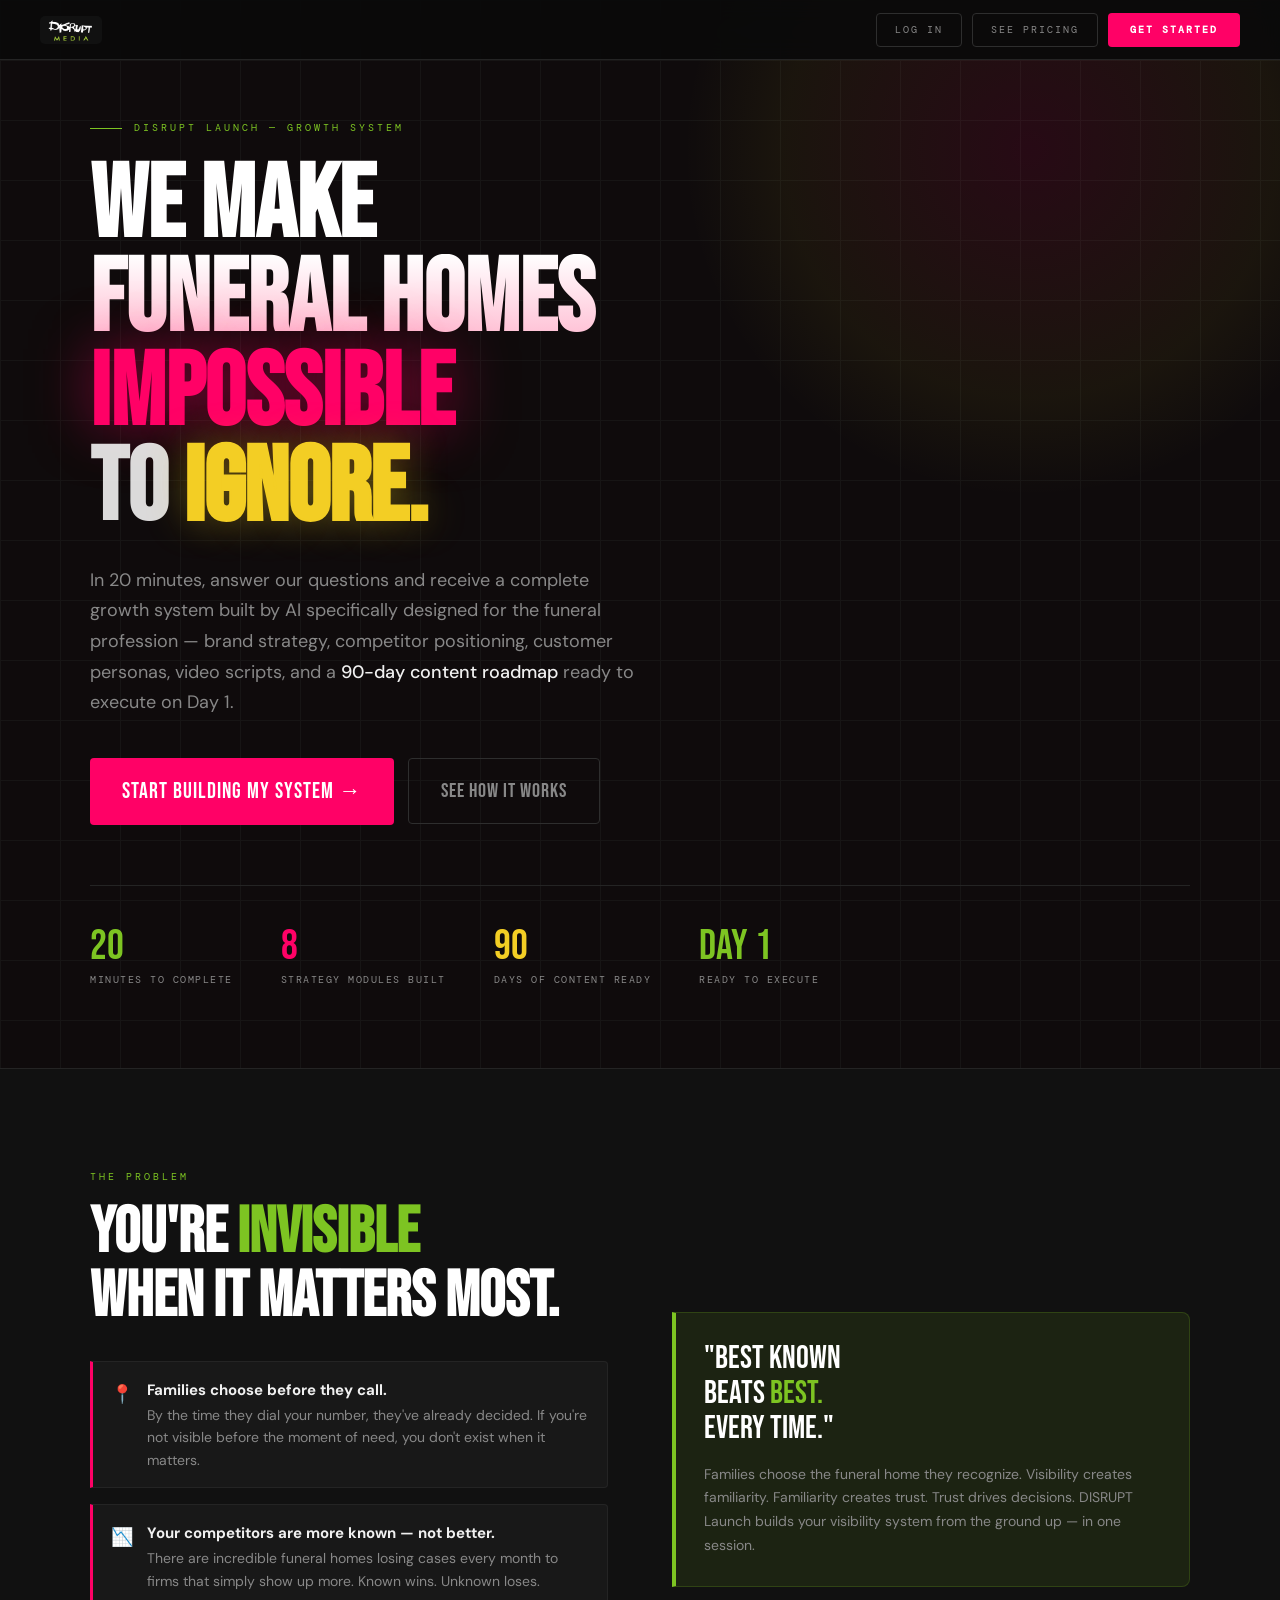
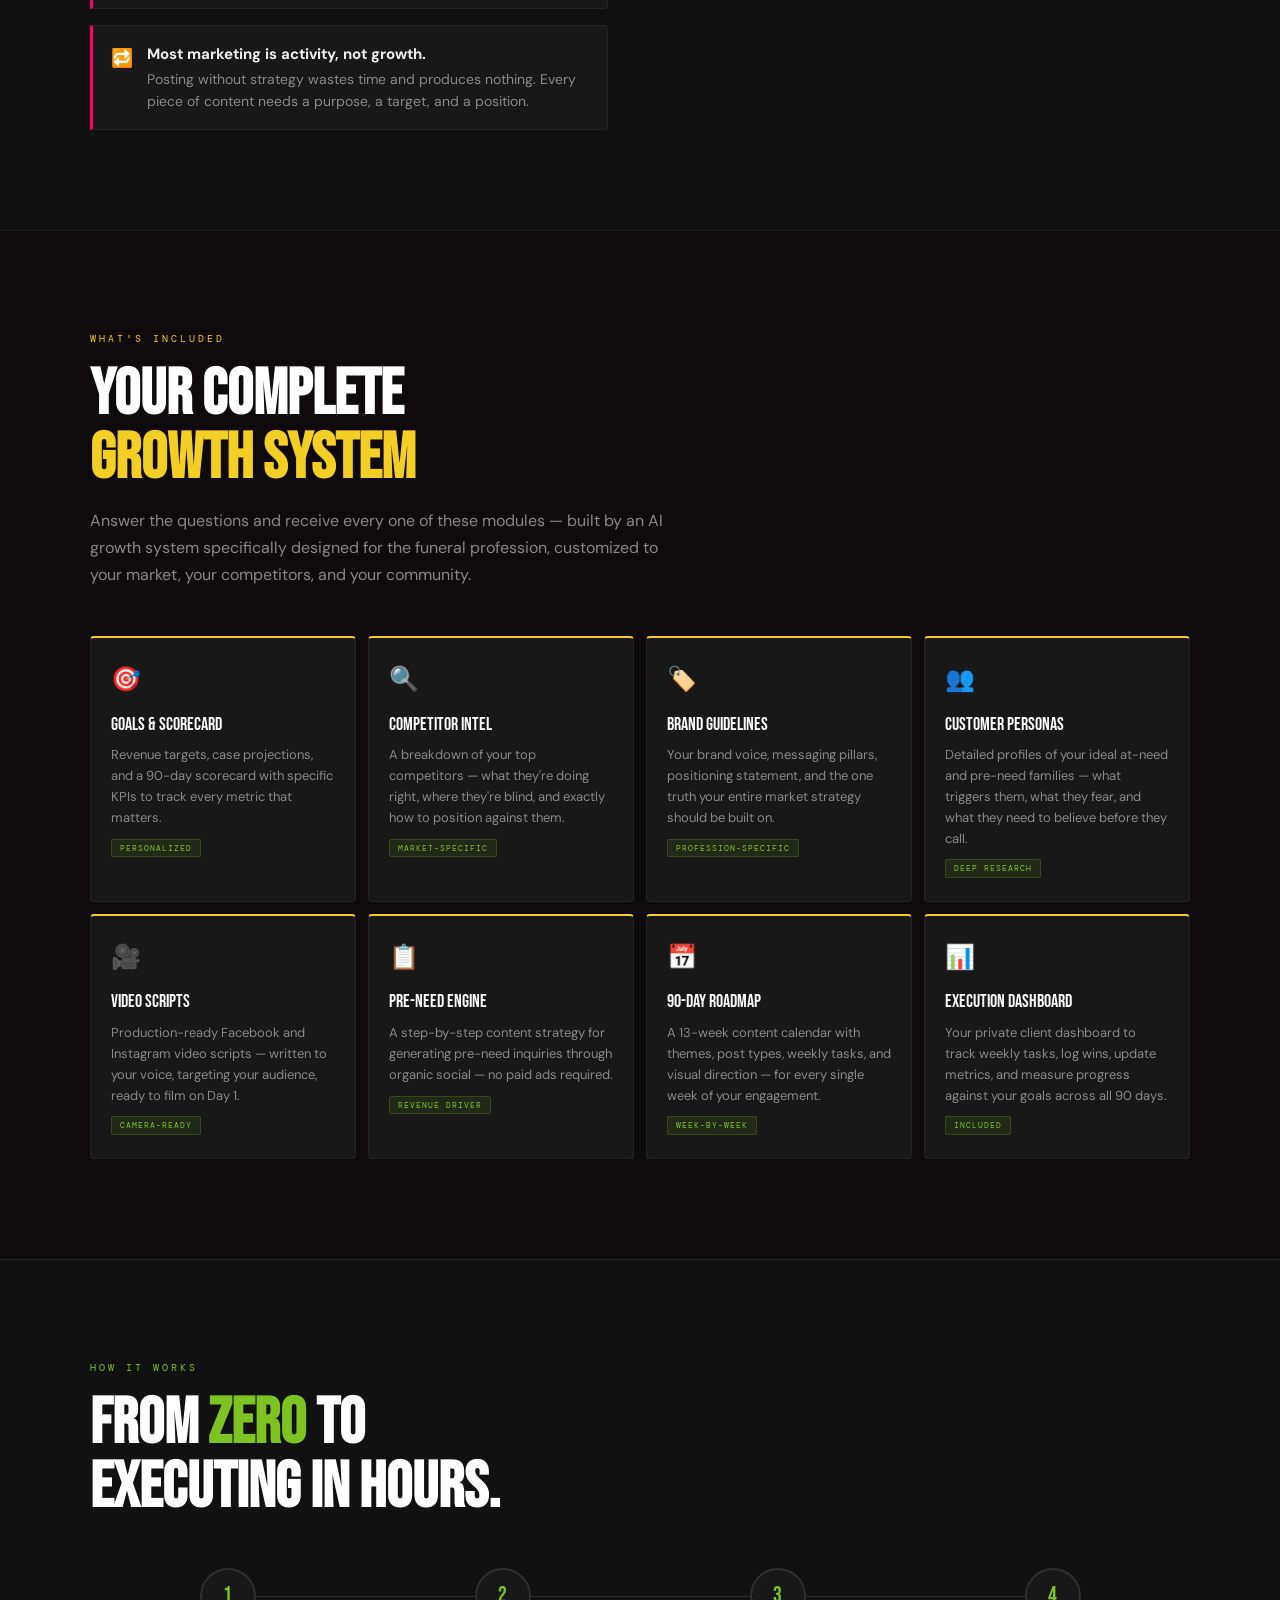
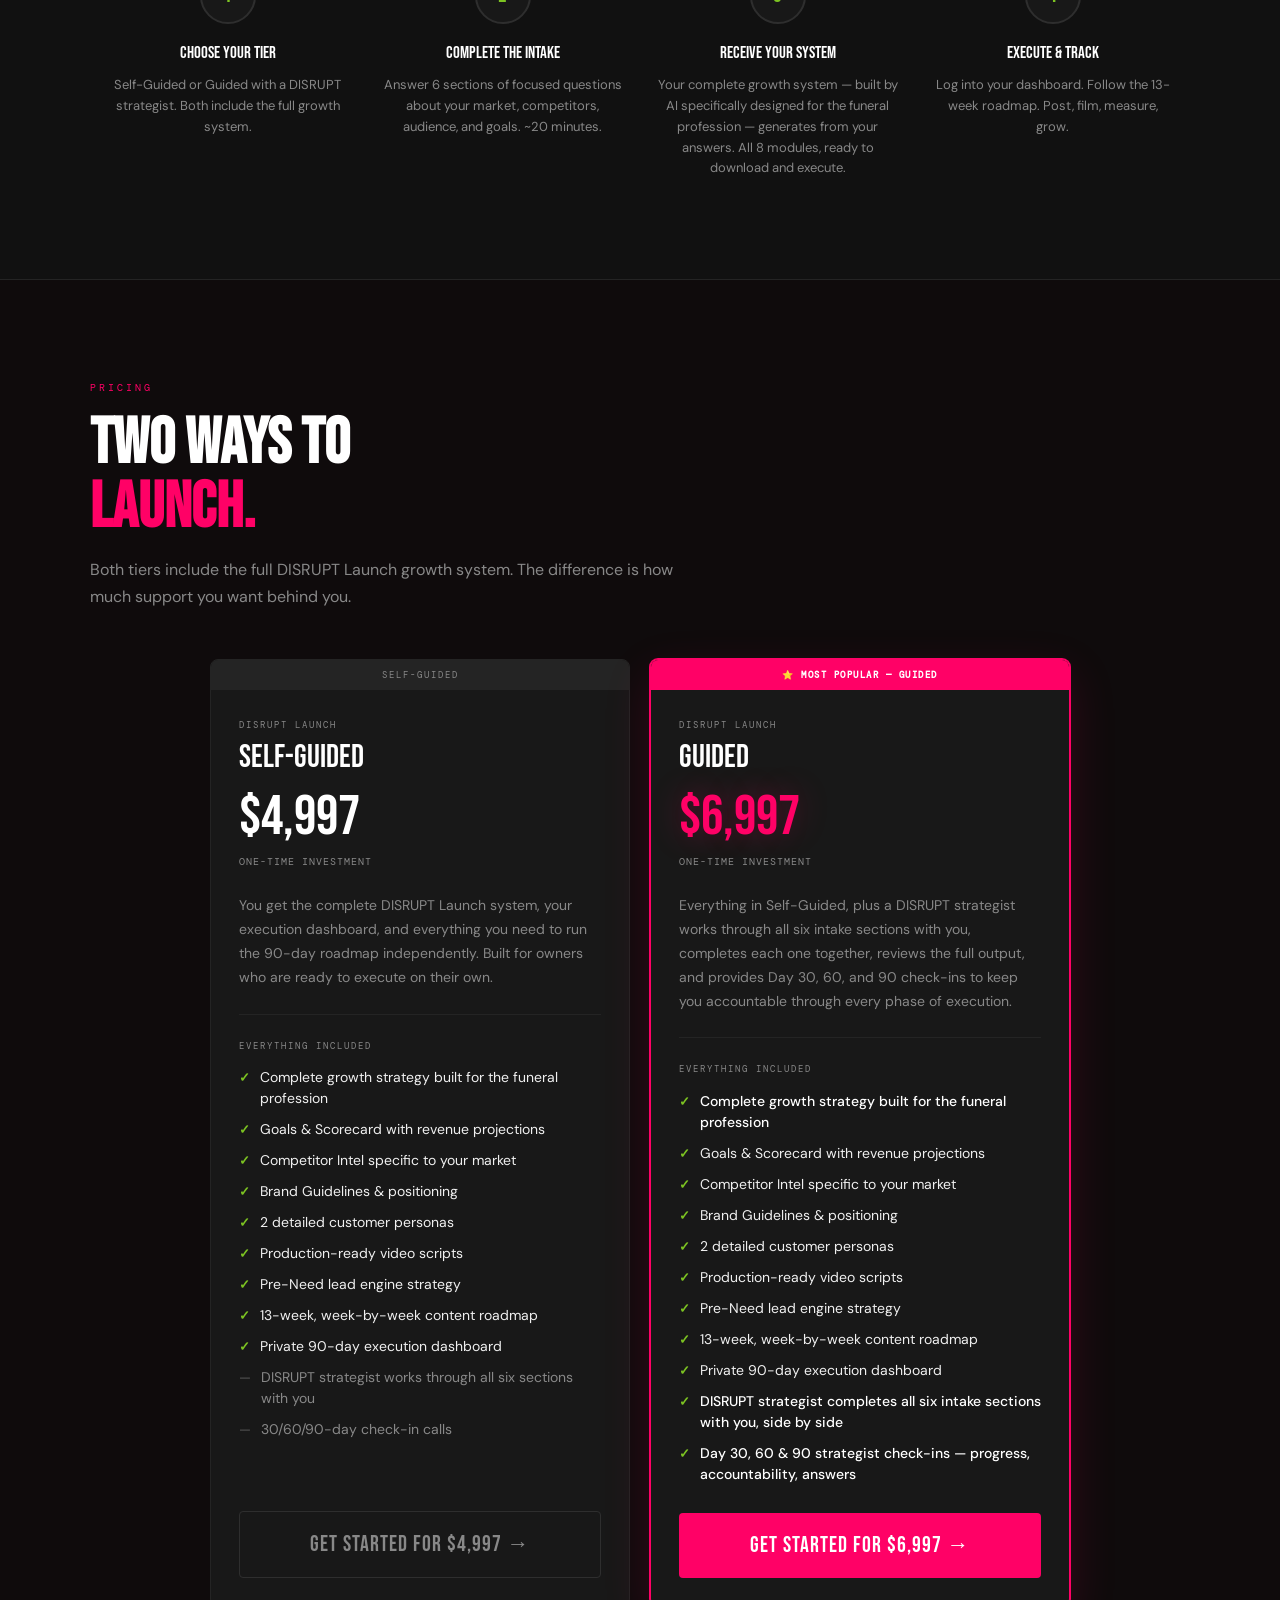
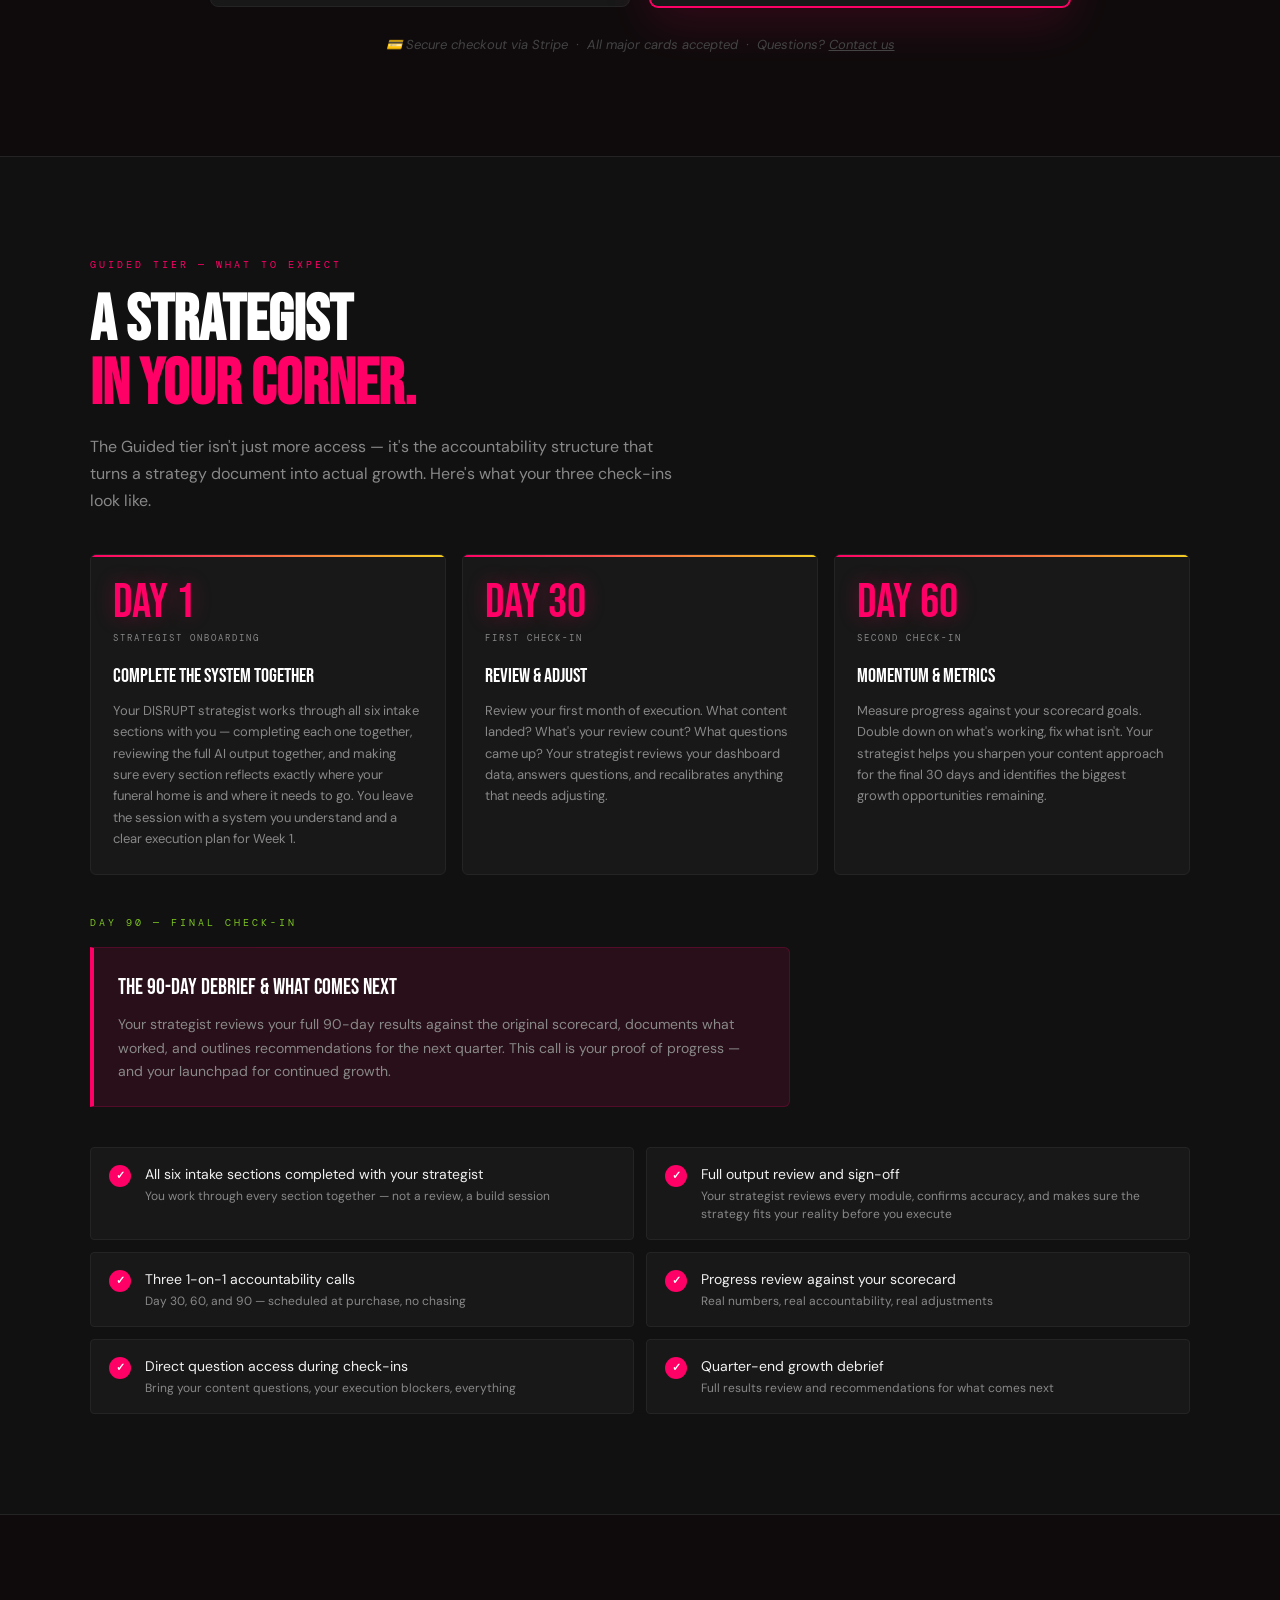
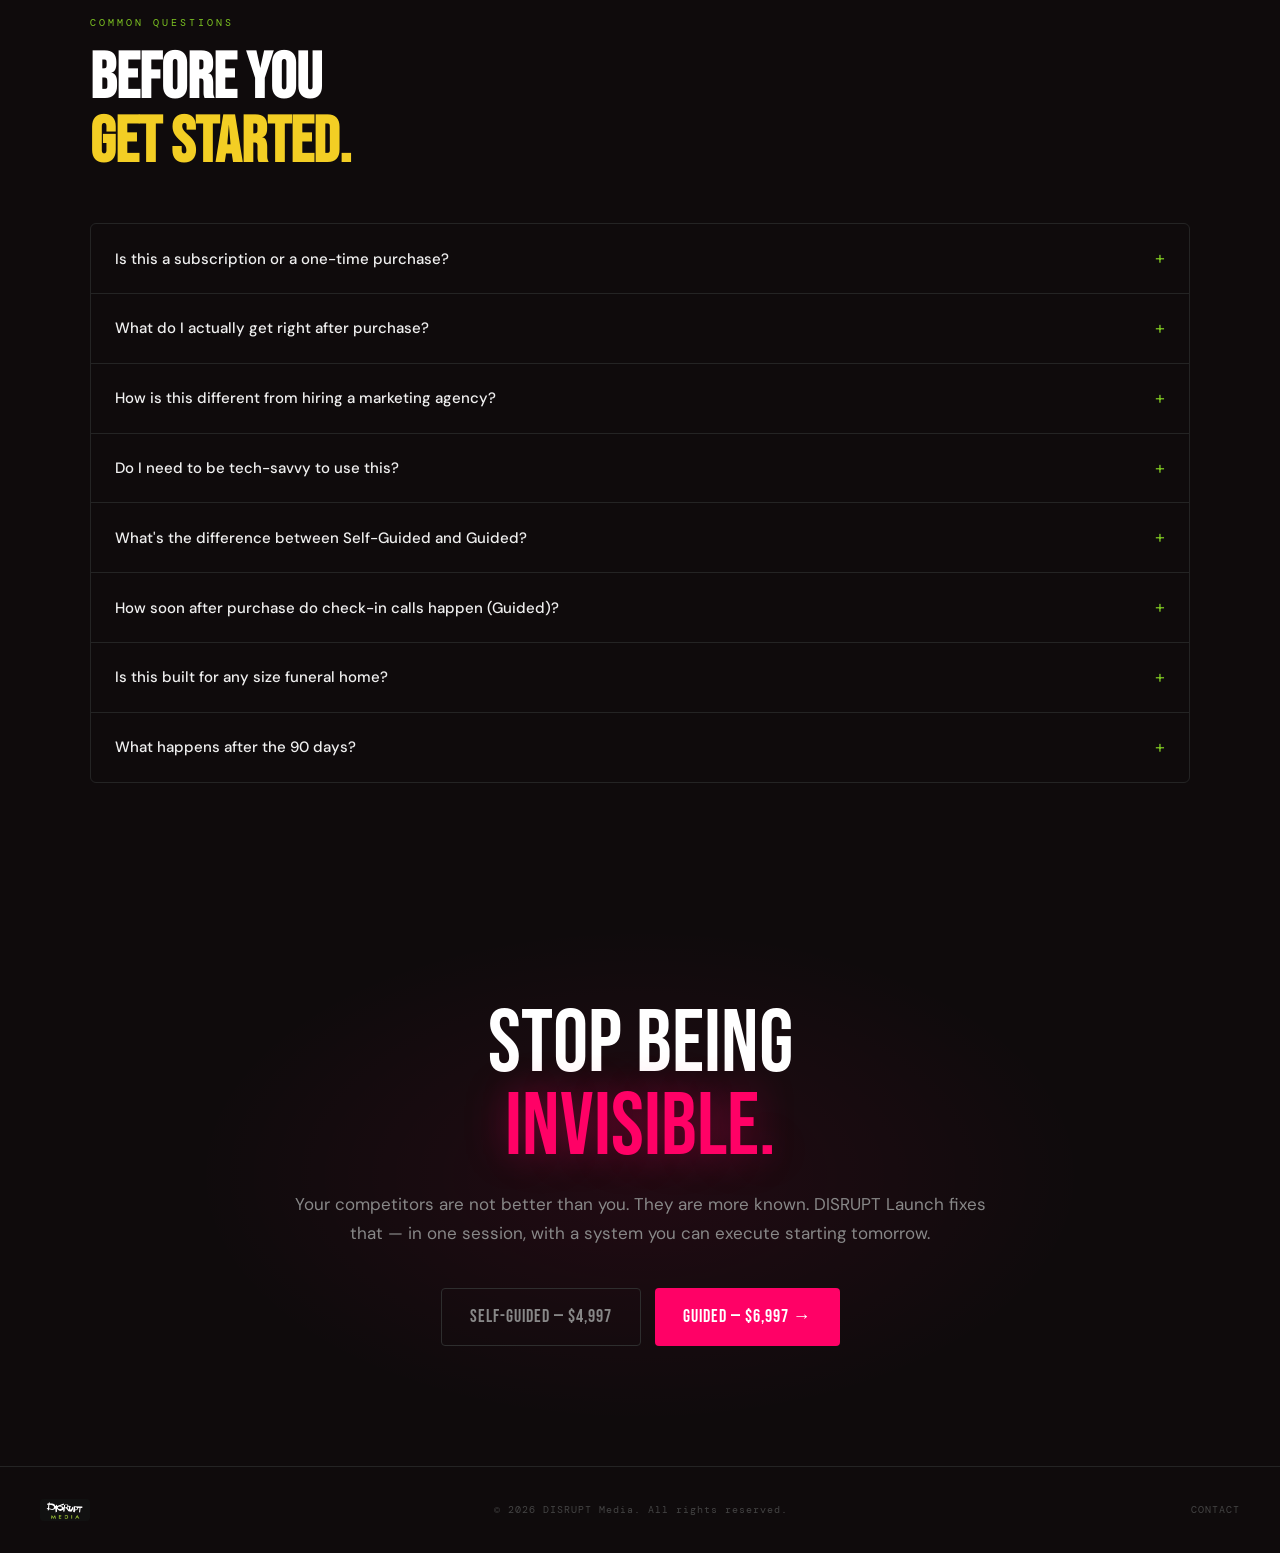
==== app/index.html @ f9331005 "Contact form modal; remove all mailto links (no email addresses in DOM) The landing page had two vis" ====
<!DOCTYPE html>
<html lang="en">
<head>
<meta charset="UTF-8">
<meta name="viewport" content="width=device-width, initial-scale=1.0">
<title>DISRUPT Launch — Growth System for the Funeral Profession</title>
<link rel="preconnect" href="https://fonts.googleapis.com">
<link rel="preconnect" href="https://fonts.gstatic.com" crossorigin>
<link href="https://fonts.googleapis.com/css2?family=Bebas+Neue&family=DM+Sans:opsz,wght@9..40,300;9..40,400;9..40,500;9..40,600;9..40,700&family=DM+Mono:wght@400;500&display=swap" rel="stylesheet">
<style>
:root {
  --black:   #0F0B0C;
  --dark:    #111111;
  --surface: #181818;
  --border:  #242424;
  --border2: #2E2E2E;
  --white:   #FFFFFF;
  --text:    #F0F0F0;
  --muted:   #888888;
  --faint:   #444444;
  --green:   #7DC422;
  --green-dk:#5A9016;
  --green-sub: rgba(125,196,34,0.10);
  --green-glow: rgba(125,196,34,0.20);
  --pink:      #FF0166;
  --pink-dk:   #CC0052;
  --pink-sub:  rgba(255,1,102,0.10);
  --pink-glow: rgba(255,1,102,0.20);
  --yellow:    #F3CE24;
  --yellow-dk: #C9A800;
  --yellow-sub:rgba(243,206,36,0.10);
  --font-d:  "Bebas Neue", "Arial Black", sans-serif;
  --font-b:  "DM Sans", "Helvetica Neue", sans-serif;
  --font-m:  "DM Mono", "Courier New", monospace;
}
*,*::before,*::after { box-sizing:border-box; margin:0; padding:0; }
html { scroll-behavior:smooth; }
body { background:var(--black); color:var(--text); font-family:var(--font-b); font-size:16px; line-height:1.6; -webkit-font-smoothing:antialiased; overflow-x:hidden; }
a { color:inherit; text-decoration:none; }
img { display:block; }
::-webkit-scrollbar { width:4px; } ::-webkit-scrollbar-track { background:var(--dark); } ::-webkit-scrollbar-thumb { background:var(--border2); border-radius:2px; }

/* ── TOPBAR ── */
.topbar { position:fixed; top:0; left:0; right:0; z-index:100; height:60px; display:flex; align-items:center; justify-content:space-between; padding:0 40px; background:rgba(10,10,10,0.92); backdrop-filter:blur(12px); border-bottom:1px solid var(--border); }
.topbar-logo { height:28px; width:auto; background:#111; padding:3px 8px; border-radius:5px; }
.topbar-cta { display:flex; gap:10px; align-items:center; }
.btn-ghost { padding:8px 18px; border:1px solid var(--border2); border-radius:4px; font-family:var(--font-m); font-size:10px; letter-spacing:2px; text-transform:uppercase; color:var(--muted); transition:all .2s; }
.btn-ghost:hover { border-color:var(--green); color:var(--green); }
.btn-primary { padding:9px 22px; background:var(--pink); border:none; border-radius:4px; font-family:var(--font-m); font-size:10px; letter-spacing:2px; text-transform:uppercase; color:#fff; font-weight:600; transition:background .2s; cursor:pointer; }
.btn-primary:hover { background:var(--pink-dk); color:#fff; }

/* ── HERO ── */
.hero { min-height:100vh; display:flex; flex-direction:column; justify-content:center; padding:120px 40px 80px; position:relative; overflow:hidden; }
.hero-grid { position:absolute; inset:0; background-image: linear-gradient(var(--border) 1px, transparent 1px), linear-gradient(90deg, var(--border) 1px, transparent 1px); background-size:60px 60px; opacity:0.4; }
.hero-glow { position:absolute; top:-200px; right:-100px; width:700px; height:700px; background:radial-gradient(circle, rgba(255,1,102,0.10) 0%, rgba(243,206,36,0.05) 50%, transparent 70%); pointer-events:none; }
.hero-inner { max-width:1100px; margin:0 auto; width:100%; position:relative; z-index:1; }
.hero-eyebrow { font-family:var(--font-m); font-size:10px; color:var(--green); letter-spacing:3px; text-transform:uppercase; margin-bottom:24px; display:flex; align-items:center; gap:12px; }
.hero-eyebrow::before { content:""; width:32px; height:1px; background:var(--green); }
.hero-headline { font-family:var(--font-d); font-size:clamp(56px, 8vw, 108px); line-height:.92; margin-bottom:28px; display:flex; flex-direction:column; }
.hero-hl-white  { color:#FFFFFF; }
.hero-hl-fade   { background:linear-gradient(180deg,#FFFFFF 0%,#FFB8D0 100%); -webkit-background-clip:text; -webkit-text-fill-color:transparent; background-clip:text; }
.hero-hl-pink   { color:var(--pink); text-shadow:0 0 60px rgba(255,1,102,0.5); }
.hero-hl-bottom { display:flex; align-items:baseline; gap:16px; }
.hero-hl-white2 { color:rgba(255,255,255,0.85); }
.hero-hl-yellow { color:var(--yellow); -webkit-text-stroke:2px var(--yellow); text-shadow:0 0 40px rgba(243,206,36,0.4); }
.hero-sub { font-size:18px; color:var(--muted); line-height:1.7; max-width:560px; margin-bottom:40px; }
.hero-sub strong { color:var(--text); font-weight:500; }
.hero-actions { display:flex; gap:14px; flex-wrap:wrap; align-items:center; }
.hero-btn { display:inline-flex; align-items:center; gap:10px; padding:16px 32px; border-radius:4px; font-family:var(--font-d); font-size:22px; letter-spacing:1px; transition:all .2s; cursor:pointer; border:none; }
.hero-btn-primary { background:var(--pink); color:#fff; }
.hero-btn-primary:hover { background:var(--pink-dk); color:#fff; transform:translateY(-1px); box-shadow:0 8px 32px rgba(255,1,102,0.35); }
.hero-btn-ghost { background:transparent; color:var(--muted); border:1px solid var(--border2); font-size:20px; }
.hero-btn-ghost:hover { border-color:var(--muted); color:var(--text); }
.hero-proof { margin-top:60px; padding-top:40px; border-top:1px solid var(--border); display:flex; gap:48px; flex-wrap:wrap; }
.hero-stat { }
.hero-stat-num { font-family:var(--font-d); font-size:42px; color:var(--green); line-height:1; margin-bottom:4px; }
.hero-stat:nth-child(2) .hero-stat-num { color:var(--pink); }
.hero-stat:nth-child(3) .hero-stat-num { color:var(--yellow); }
.hero-stat:nth-child(4) .hero-stat-num { color:var(--green); }
.hero-stat-label { font-family:var(--font-m); font-size:10px; color:var(--muted); letter-spacing:1.5px; text-transform:uppercase; }

/* ── SECTION COMMON ── */
section { padding:100px 40px; }
.section-inner { max-width:1100px; margin:0 auto; }
.section-eyebrow { font-family:var(--font-m); font-size:10px; color:var(--green); letter-spacing:3px; text-transform:uppercase; margin-bottom:16px; }
.section-title { font-family:var(--font-d); font-size:clamp(42px, 5vw, 64px); color:var(--white); line-height:1; margin-bottom:16px; }
.section-title span { color:var(--green); }
.section-sub { font-size:16px; color:var(--muted); line-height:1.7; max-width:600px; }

/* ── PROBLEM ── */
.problem { background:var(--dark); border-top:1px solid var(--border); border-bottom:1px solid var(--border); }
.problem-grid { display:grid; grid-template-columns:1fr 1fr; gap:64px; align-items:center; }
.problem-left { }
.problem-truth { margin-top:32px; display:flex; flex-direction:column; gap:16px; }
.truth-item { display:flex; gap:14px; align-items:flex-start; padding:16px 18px; background:var(--surface); border:1px solid var(--border); border-left:3px solid var(--pink); border-radius:0 4px 4px 0; }
.truth-icon { font-size:18px; margin-top:2px; flex-shrink:0; }
.truth-text { font-size:14px; color:var(--muted); line-height:1.6; }
.truth-text strong { color:var(--text); display:block; margin-bottom:2px; font-size:15px; }
.problem-right { }
.problem-callout { background:var(--green-sub); border:1px solid rgba(125,196,34,0.2); border-left:4px solid var(--green); border-radius:0 8px 8px 0; padding:28px 28px; }
.callout-quote { font-family:var(--font-d); font-size:32px; color:var(--white); line-height:1.1; margin-bottom:16px; }
.callout-quote span { color:var(--green); }
.callout-body { font-size:14px; color:var(--muted); line-height:1.7; }

/* ── WHAT YOU GET ── */
.deliverables-grid { display:grid; grid-template-columns:repeat(4, 1fr); gap:12px; margin-top:48px; }
.deliverable-card { background:var(--surface); border:1px solid var(--border); border-top:2px solid var(--yellow); border-radius:4px; padding:22px 20px; transition:all .2s; }
.deliverable-card:hover { border-color:var(--yellow); box-shadow:0 4px 20px rgba(243,206,36,0.1); }
.deliverable-icon { font-size:24px; margin-bottom:12px; }
.deliverable-title { font-family:var(--font-d); font-size:18px; color:var(--white); margin-bottom:6px; }
.deliverable-body { font-size:13px; color:var(--muted); line-height:1.6; }
.deliverable-tag { display:inline-block; margin-top:10px; font-family:var(--font-m); font-size:8px; color:var(--green); background:var(--green-sub); border:1px solid rgba(125,196,34,0.2); padding:2px 8px; border-radius:2px; letter-spacing:1px; text-transform:uppercase; }

/* ── HOW IT WORKS ── */
.how { background:var(--dark); border-top:1px solid var(--border); border-bottom:1px solid var(--border); }
.steps { display:grid; grid-template-columns:repeat(4, 1fr); gap:0; margin-top:48px; position:relative; }
.steps::before { content:""; position:absolute; top:28px; left:12.5%; right:12.5%; height:1px; background:var(--border2); z-index:0; }
.step { position:relative; z-index:1; text-align:center; padding:0 16px; }
.step-dot { width:56px; height:56px; border-radius:50%; background:var(--surface); border:2px solid var(--border2); display:flex; align-items:center; justify-content:center; margin:0 auto 16px; font-family:var(--font-d); font-size:22px; color:var(--green); transition:all .3s; }
.step:hover .step-dot { background:var(--yellow); color:#000; border-color:var(--yellow); box-shadow:0 0 24px rgba(243,206,36,0.4); }
.step-title { font-family:var(--font-d); font-size:17px; color:var(--white); margin-bottom:8px; }
.step-body { font-size:13px; color:var(--muted); line-height:1.6; }

/* ── PRICING ── */
.pricing-grid { display:grid; grid-template-columns:1fr 1fr; gap:20px; margin-top:48px; max-width:860px; margin-left:auto; margin-right:auto; }
.price-card { background:var(--surface); border:1px solid var(--border); border-radius:8px; overflow:hidden; display:flex; flex-direction:column; }
.price-card.featured { border-color:var(--pink); box-shadow:0 0 0 1px var(--pink), 0 16px 48px rgba(255,1,102,0.15); }
.price-card-badge { font-family:var(--font-m); font-size:9px; letter-spacing:2px; text-transform:uppercase; padding:8px 20px; text-align:center; }
.price-card.featured .price-card-badge { background:var(--pink); color:#fff; font-weight:600; letter-spacing:1.5px; }
.price-card:not(.featured) .price-card-badge { background:var(--border); color:var(--muted); }
.price-card-body { padding:28px 28px; flex:1; display:flex; flex-direction:column; }
.price-tier { font-family:var(--font-m); font-size:9px; color:var(--muted); letter-spacing:2px; text-transform:uppercase; margin-bottom:10px; }
.price-name { font-family:var(--font-d); font-size:32px; color:var(--white); margin-bottom:16px; line-height:1; }
.price-amount { display:flex; align-items:baseline; gap:4px; margin-bottom:8px; }
.price-dollar { font-family:var(--font-d); font-size:56px; color:var(--white); line-height:1; }
.price-card.featured .price-dollar { color:var(--pink); text-shadow:0 0 32px rgba(255,1,102,0.3); }
.price-once { font-family:var(--font-m); font-size:10px; color:var(--muted); letter-spacing:1px; text-transform:uppercase; margin-bottom:24px; }
.price-desc { font-size:14px; color:var(--muted); line-height:1.7; margin-bottom:24px; padding-bottom:24px; border-bottom:1px solid var(--border); }
.price-includes { font-family:var(--font-m); font-size:9px; color:var(--muted); letter-spacing:2px; text-transform:uppercase; margin-bottom:14px; }
.price-features { list-style:none; display:flex; flex-direction:column; gap:10px; margin-bottom:28px; flex:1; }
.price-features li { display:flex; align-items:flex-start; gap:10px; font-size:14px; color:var(--text); line-height:1.5; }
.price-features li::before { content:"✓"; color:var(--green); font-weight:700; font-size:13px; flex-shrink:0; margin-top:1px; }
.price-features li.dim { color:var(--muted); }
.price-features li.dim::before { color:var(--faint); content:"—"; }
.price-features li.highlight { color:var(--white); font-weight:500; }
.price-cta { display:block; width:100%; padding:15px; text-align:center; border-radius:4px; font-family:var(--font-d); font-size:22px; letter-spacing:1px; transition:all .2s; cursor:pointer; border:none; }
.price-cta.primary { background:var(--pink); color:#fff; }
.price-cta.primary:hover { background:var(--pink-dk); color:#fff; transform:translateY(-1px); box-shadow:0 8px 24px rgba(255,1,102,0.35); }
.price-cta.secondary { background:transparent; color:var(--muted); border:1px solid var(--border2); }
.price-cta.secondary:hover { border-color:var(--muted); color:var(--text); }
.price-guarantee { text-align:center; margin-top:28px; font-size:13px; color:var(--faint); font-style:italic; }

/* ── GUIDED DETAIL ── */
.guided-detail { background:var(--dark); border-top:1px solid var(--border); border-bottom:1px solid var(--border); }
.checkins { display:grid; grid-template-columns:repeat(3,1fr); gap:16px; margin-top:40px; }
.checkin-card { background:var(--surface); border:1px solid var(--border); border-radius:6px; padding:24px 22px; position:relative; overflow:hidden; }
.checkin-card::before { content:""; position:absolute; top:0; left:0; right:0; height:2px; background:linear-gradient(90deg, var(--pink), var(--yellow)); }
.checkin-day { font-family:var(--font-d); font-size:48px; color:var(--pink); line-height:1; margin-bottom:4px; text-shadow:0 0 20px rgba(255,1,102,0.3); }
.checkin-label { font-family:var(--font-m); font-size:9px; color:var(--muted); letter-spacing:2px; text-transform:uppercase; margin-bottom:14px; }
.checkin-title { font-family:var(--font-d); font-size:20px; color:var(--white); margin-bottom:8px; }
.checkin-body { font-size:13px; color:var(--muted); line-height:1.65; }
.guided-includes { margin-top:40px; display:grid; grid-template-columns:1fr 1fr; gap:12px; }
.gi-item { display:flex; gap:14px; align-items:flex-start; padding:16px 18px; background:var(--surface); border:1px solid var(--border); border-radius:4px; }
.gi-check { width:22px; height:22px; min-width:22px; background:var(--pink); border-radius:50%; display:flex; align-items:center; justify-content:center; font-size:11px; color:#fff; font-weight:700; margin-top:1px; }
.gi-text { font-size:14px; color:var(--text); line-height:1.5; }
.gi-text span { display:block; font-size:12px; color:var(--muted); margin-top:2px; }

/* ── FAQ ── */
.faq-list { margin-top:48px; display:flex; flex-direction:column; gap:0; border:1px solid var(--border); border-radius:6px; overflow:hidden; }
.faq-item { border-bottom:1px solid var(--border); }
.faq-item:last-child { border-bottom:none; }
.faq-q { display:flex; align-items:center; justify-content:space-between; padding:20px 24px; cursor:pointer; transition:background .15s; user-select:none; }
.faq-q:hover { background:var(--surface); }
.faq-q-text { font-size:15px; color:var(--text); font-weight:500; flex:1; padding-right:16px; }
.faq-toggle { font-size:18px; color:var(--green); transition:transform .25s; flex-shrink:0; }
.faq-item.open .faq-toggle { transform:rotate(45deg); }
.faq-a { max-height:0; overflow:hidden; transition:max-height .35s cubic-bezier(0.4,0,0.2,1); }
.faq-item.open .faq-a { max-height:2000px; }
.faq-a-inner { padding:0 24px 20px; font-size:14px; color:var(--muted); line-height:1.8; border-top:1px solid var(--border); padding-top:16px; }

/* ── CLOSING CTA ── */
.closing { text-align:center; padding:120px 40px; position:relative; overflow:hidden; }
.closing-glow { position:absolute; top:50%; left:50%; transform:translate(-50%,-50%); width:900px; height:500px; background:radial-gradient(ellipse, rgba(255,1,102,0.08) 0%, transparent 70%); pointer-events:none; }
.closing-inner { position:relative; z-index:1; max-width:700px; margin:0 auto; }
.closing-title { font-family:var(--font-d); font-size:clamp(52px, 7vw, 88px); color:var(--white); line-height:.95; margin-bottom:20px; }
.closing-title span { color:var(--green); }
.closing-sub { font-size:17px; color:var(--muted); line-height:1.7; margin-bottom:40px; }
.closing-btns { display:flex; gap:14px; justify-content:center; flex-wrap:wrap; }

/* ── FOOTER ── */
footer { border-top:1px solid var(--border); padding:32px 40px; display:flex; align-items:center; justify-content:space-between; }
.footer-copy { font-family:var(--font-m); font-size:10px; color:var(--faint); letter-spacing:1px; }
.footer-links { display:flex; gap:24px; }
.footer-links a { font-family:var(--font-m); font-size:10px; color:var(--faint); letter-spacing:1px; text-transform:uppercase; transition:color .15s; }
.footer-links a:hover { color:var(--muted); }

/* ── RESPONSIVE ── */
@media(max-width:900px) {
  .topbar { padding:0 20px; }
  section { padding:70px 20px; }
  .hero { padding:100px 20px 60px; }
  .problem-grid { grid-template-columns:1fr; gap:40px; }
  .deliverables-grid { grid-template-columns:1fr 1fr; }
  .steps { grid-template-columns:1fr 1fr; gap:32px; }
  .steps::before { display:none; }
  .pricing-grid { grid-template-columns:1fr; max-width:460px; }
  .checkins { grid-template-columns:1fr; }
  .guided-includes { grid-template-columns:1fr; }
  .closing-btns { flex-direction:column; align-items:center; }
  footer { flex-direction:column; gap:16px; text-align:center; }
}
@media(max-width:600px) {
  .hero-headline { font-size:52px; }
  .hero-proof { gap:28px; }
  .deliverables-grid { grid-template-columns:1fr; }
  .pricing-grid { grid-template-columns:1fr; }
  .hero-actions { flex-direction:column; align-items:flex-start; }
}

.demo-banner{position:fixed;top:0;left:0;right:0;z-index:9999;background:#F3CE24;color:#000;text-align:center;padding:8px 16px;font-family:'DM Mono',monospace;font-size:11px;letter-spacing:2px;text-transform:uppercase;font-weight:600;display:none;}
.demo-banner.show{display:block;}
body.demo-mode .topbar{top:36px;}
body.demo-mode .hero{padding-top:156px;}

/* ── LOGIN MODAL ── */
.login-modal-overlay { position:fixed; inset:0; z-index:500; background:rgba(10,8,9,0.82); backdrop-filter:blur(6px); -webkit-backdrop-filter:blur(6px); display:none; align-items:center; justify-content:center; padding:16px; }
.login-modal-overlay.show { display:flex; }
.login-modal { background:var(--black); border:1px solid var(--border); border-radius:12px; padding:36px 32px; width:100%; max-width:420px; box-shadow:0 24px 80px rgba(0,0,0,0.55); }
.login-modal-eyebrow { font-family:var(--font-m); font-size:10px; color:var(--green); letter-spacing:2.5px; text-transform:uppercase; margin-bottom:12px; }
.login-modal-title { font-family:var(--font-d); font-size:36px; color:#fff; line-height:1; margin-bottom:10px; }
.login-modal-title span { color:var(--pink); }
.login-modal-sub { font-size:14px; color:var(--muted); line-height:1.6; margin-bottom:24px; }
.login-modal-field { margin-bottom:14px; }
.login-modal-label { display:block; font-family:var(--font-m); font-size:10px; color:var(--muted); letter-spacing:2px; text-transform:uppercase; margin-bottom:6px; }
.login-modal-input { width:100%; padding:12px 14px; background:var(--surface); border:1px solid var(--border2); color:var(--text); font-family:var(--font-b); font-size:15px; border-radius:4px; outline:none; transition:border-color .15s; }
.login-modal-input:focus { border-color:var(--pink); }
.login-modal-btn { width:100%; padding:14px; margin-top:8px; background:var(--pink); color:#fff; border:none; border-radius:4px; font-family:var(--font-d); font-size:20px; letter-spacing:1px; cursor:pointer; transition:all .15s; }
.login-modal-btn:hover:not(:disabled) { background:var(--pink-dk); transform:translateY(-1px); }
.login-modal-btn:disabled { opacity:.5; cursor:not-allowed; }
.login-modal-err { min-height:18px; margin-top:12px; text-align:center; font-size:13px; color:#E74C3C; }
.login-modal-close { position:absolute; top:16px; right:16px; background:transparent; border:none; color:var(--muted); font-size:22px; cursor:pointer; line-height:1; padding:6px; }
.login-modal-close:hover { color:#fff; }
.login-modal-footer { margin-top:16px; text-align:center; font-size:12px; color:var(--faint); }
.login-modal-footer a { color:var(--muted); transition:color .15s; }
.login-modal-footer a:hover { color:var(--pink); }

</style>
<link rel="stylesheet" href="tour.css">
<script src="tour.js"></script>
</head>
<body>

<!-- TOPBAR -->
<div class="demo-banner" id="demo-banner">⚡ Demo Mode — No Payment Required · For Prospect Presentation Only</div>
<nav class="topbar">
  <img class="topbar-logo" src="[data-uri]" alt="DISRUPT Media">
  <div class="topbar-cta">
    <a href="#" class="btn-ghost" id="topbar-login-link" onclick="openLoginModal(); return false;">Log In</a>
    <a href="#pricing" class="btn-ghost">See Pricing</a>
    <a href="#pricing" class="btn-primary">Get Started</a>
  </div>
</nav>

<!-- HERO -->
<section class="hero">
  <div class="hero-grid"></div>
  <div class="hero-glow"></div>
  <div class="hero-inner">
    <div class="hero-eyebrow">DISRUPT Launch — Growth System</div>
    <h1 class="hero-headline">
      <span class="hero-hl-white">We Make</span>
      <span class="hero-hl-fade">Funeral Homes</span>
      <span class="hero-hl-pink">Impossible</span>
      <span class="hero-hl-bottom"><span class="hero-hl-white2">to </span><span class="hero-hl-yellow">Ignore.</span></span>
    </h1>
    <p class="hero-sub">In 20 minutes, answer our questions and receive a complete growth system built by AI specifically designed for the funeral profession — brand strategy, competitor positioning, customer personas, video scripts, and a <strong>90-day content roadmap</strong> ready to execute on Day 1.</p>
    <div class="hero-actions">
      <a href="#pricing" class="hero-btn hero-btn-primary">Start Building My System →</a>
      <a href="?tour=true" class="hero-btn hero-btn-ghost">See How It Works</a>
    </div>
    <div class="hero-proof">
      <div class="hero-stat"><div class="hero-stat-num">20</div><div class="hero-stat-label">Minutes to Complete</div></div>
      <div class="hero-stat"><div class="hero-stat-num">8</div><div class="hero-stat-label">Strategy Modules Built</div></div>
      <div class="hero-stat"><div class="hero-stat-num">90</div><div class="hero-stat-label">Days of Content Ready</div></div>
      <div class="hero-stat"><div class="hero-stat-num">Day 1</div><div class="hero-stat-label">Ready to Execute</div></div>
    </div>
  </div>
</section>

<!-- PROBLEM -->
<section class="problem">
  <div class="section-inner">
    <div class="problem-grid">
      <div class="problem-left">
        <div class="section-eyebrow">The Problem</div>
        <h2 class="section-title">You're <span>Invisible</span><br>When It Matters Most.</h2>
        <div class="problem-truth">
          <div class="truth-item">
            <div class="truth-icon">📍</div>
            <div class="truth-text"><strong>Families choose before they call.</strong> By the time they dial your number, they've already decided. If you're not visible before the moment of need, you don't exist when it matters.</div>
          </div>
          <div class="truth-item">
            <div class="truth-icon">📉</div>
            <div class="truth-text"><strong>Your competitors are more known — not better.</strong> There are incredible funeral homes losing cases every month to firms that simply show up more. Known wins. Unknown loses.</div>
          </div>
          <div class="truth-item">
            <div class="truth-icon">🔁</div>
            <div class="truth-text"><strong>Most marketing is activity, not growth.</strong> Posting without strategy wastes time and produces nothing. Every piece of content needs a purpose, a target, and a position.</div>
          </div>
        </div>
      </div>
      <div class="problem-right">
        <div class="problem-callout">
          <div class="callout-quote">"Best known<br>beats <span>best.</span><br>Every time."</div>
          <div class="callout-body">Families choose the funeral home they recognize. Visibility creates familiarity. Familiarity creates trust. Trust drives decisions. DISRUPT Launch builds your visibility system from the ground up — in one session.</div>
        </div>
      </div>
    </div>
  </div>
</section>

<!-- WHAT YOU GET -->
<section>
  <div class="section-inner">
    <div class="section-eyebrow" style="color:var(--yellow);">What's Included</div>
    <h2 class="section-title">Your Complete<br><span style="color:var(--yellow);">Growth System</span></h2>
    <p class="section-sub">Answer the questions and receive every one of these modules — built by an AI growth system specifically designed for the funeral profession, customized to your market, your competitors, and your community.</p>
    <div class="deliverables-grid">
      <div class="deliverable-card">
        <div class="deliverable-icon">🎯</div>
        <div class="deliverable-title">Goals & Scorecard</div>
        <div class="deliverable-body">Revenue targets, case projections, and a 90-day scorecard with specific KPIs to track every metric that matters.</div>
        <span class="deliverable-tag">Personalized</span>
      </div>
      <div class="deliverable-card">
        <div class="deliverable-icon">🔍</div>
        <div class="deliverable-title">Competitor Intel</div>
        <div class="deliverable-body">A breakdown of your top competitors — what they're doing right, where they're blind, and exactly how to position against them.</div>
        <span class="deliverable-tag">Market-Specific</span>
      </div>
      <div class="deliverable-card">
        <div class="deliverable-icon">🏷️</div>
        <div class="deliverable-title">Brand Guidelines</div>
        <div class="deliverable-body">Your brand voice, messaging pillars, positioning statement, and the one truth your entire market strategy should be built on.</div>
        <span class="deliverable-tag">Profession-Specific</span>
      </div>
      <div class="deliverable-card">
        <div class="deliverable-icon">👥</div>
        <div class="deliverable-title">Customer Personas</div>
        <div class="deliverable-body">Detailed profiles of your ideal at-need and pre-need families — what triggers them, what they fear, and what they need to believe before they call.</div>
        <span class="deliverable-tag">Deep Research</span>
      </div>
      <div class="deliverable-card">
        <div class="deliverable-icon">🎥</div>
        <div class="deliverable-title">Video Scripts</div>
        <div class="deliverable-body">Production-ready Facebook and Instagram video scripts — written to your voice, targeting your audience, ready to film on Day 1.</div>
        <span class="deliverable-tag">Camera-Ready</span>
      </div>
      <div class="deliverable-card">
        <div class="deliverable-icon">📋</div>
        <div class="deliverable-title">Pre-Need Engine</div>
        <div class="deliverable-body">A step-by-step content strategy for generating pre-need inquiries through organic social — no paid ads required.</div>
        <span class="deliverable-tag">Revenue Driver</span>
      </div>
      <div class="deliverable-card">
        <div class="deliverable-icon">📅</div>
        <div class="deliverable-title">90-Day Roadmap</div>
        <div class="deliverable-body">A 13-week content calendar with themes, post types, weekly tasks, and visual direction — for every single week of your engagement.</div>
        <span class="deliverable-tag">Week-by-Week</span>
      </div>
      <div class="deliverable-card">
        <div class="deliverable-icon">📊</div>
        <div class="deliverable-title">Execution Dashboard</div>
        <div class="deliverable-body">Your private client dashboard to track weekly tasks, log wins, update metrics, and measure progress against your goals across all 90 days.</div>
        <span class="deliverable-tag">Included</span>
      </div>
    </div>
  </div>
</section>

<!-- HOW IT WORKS -->
<section class="how" id="how-it-works">
  <div class="section-inner">
    <div class="section-eyebrow">How It Works</div>
    <h2 class="section-title">From <span>Zero</span> to<br>Executing in Hours.</h2>
    <div class="steps">
      <div class="step">
        <div class="step-dot">1</div>
        <div class="step-title">Choose Your Tier</div>
        <div class="step-body">Self-Guided or Guided with a DISRUPT strategist. Both include the full growth system.</div>
      </div>
      <div class="step">
        <div class="step-dot">2</div>
        <div class="step-title">Complete the Intake</div>
        <div class="step-body">Answer 6 sections of focused questions about your market, competitors, audience, and goals. ~20 minutes.</div>
      </div>
      <div class="step">
        <div class="step-dot">3</div>
        <div class="step-title">Receive Your System</div>
        <div class="step-body">Your complete growth system — built by AI specifically designed for the funeral profession — generates from your answers. All 8 modules, ready to download and execute.</div>
      </div>
      <div class="step">
        <div class="step-dot">4</div>
        <div class="step-title">Execute & Track</div>
        <div class="step-body">Log into your dashboard. Follow the 13-week roadmap. Post, film, measure, grow.</div>
      </div>
    </div>
  </div>
</section>

<!-- PRICING -->
<section id="pricing">
  <div class="section-inner">
    <div class="section-eyebrow" style="color:var(--pink);">Pricing</div>
    <h2 class="section-title">Two Ways to<br><span style="color:var(--pink);">Launch.</span></h2>
    <p class="section-sub">Both tiers include the full DISRUPT Launch growth system. The difference is how much support you want behind you.</p>
    <div class="pricing-grid">

      <!-- SELF-GUIDED -->
      <div class="price-card">
        <div class="price-card-badge">Self-Guided</div>
        <div class="price-card-body">
          <div class="price-tier">DISRUPT Launch</div>
          <div class="price-name">Self-Guided</div>
          <div class="price-amount"><span class="price-dollar">$4,997</span></div>
          <div class="price-once">One-time investment</div>
          <div class="price-desc">You get the complete DISRUPT Launch system, your execution dashboard, and everything you need to run the 90-day roadmap independently. Built for owners who are ready to execute on their own.</div>
          <div class="price-includes">Everything Included</div>
          <ul class="price-features">
            <li>Complete growth strategy built for the funeral profession</li>
            <li>Goals & Scorecard with revenue projections</li>
            <li>Competitor Intel specific to your market</li>
            <li>Brand Guidelines & positioning</li>
            <li>2 detailed customer personas</li>
            <li>Production-ready video scripts</li>
            <li>Pre-Need lead engine strategy</li>
            <li>13-week, week-by-week content roadmap</li>
            <li>Private 90-day execution dashboard</li>
            <li class="dim">DISRUPT strategist works through all six sections with you</li>
            <li class="dim">30/60/90-day check-in calls</li>
          </ul>
          <a href="https://buy.stripe.com/00w5kr6wn1hKfA4aC7dnW00" class="price-cta secondary">Get Started for $4,997 →</a>
        </div>
      </div>

      <!-- GUIDED -->
      <div class="price-card featured">
        <div class="price-card-badge">⭐ Most Popular — Guided</div>
        <div class="price-card-body">
          <div class="price-tier">DISRUPT Launch</div>
          <div class="price-name">Guided</div>
          <div class="price-amount"><span class="price-dollar">$6,997</span></div>
          <div class="price-once">One-time investment</div>
          <div class="price-desc">Everything in Self-Guided, plus a DISRUPT strategist works through all six intake sections with you, completes each one together, reviews the full output, and provides Day 30, 60, and 90 check-ins to keep you accountable through every phase of execution.</div>
          <div class="price-includes">Everything Included</div>
          <ul class="price-features">
            <li class="highlight">Complete growth strategy built for the funeral profession</li>
            <li>Goals & Scorecard with revenue projections</li>
            <li>Competitor Intel specific to your market</li>
            <li>Brand Guidelines & positioning</li>
            <li>2 detailed customer personas</li>
            <li>Production-ready video scripts</li>
            <li>Pre-Need lead engine strategy</li>
            <li>13-week, week-by-week content roadmap</li>
            <li>Private 90-day execution dashboard</li>
            <li class="highlight">DISRUPT strategist completes all six intake sections with you, side by side</li>
            <li class="highlight">Day 30, 60 & 90 strategist check-ins — progress, accountability, answers</li>
          </ul>
          <a href="https://buy.stripe.com/4gM3cj7Ar2lObjOh0vdnW01" class="price-cta primary">Get Started for $6,997 →</a>
        </div>
      </div>

    </div>
    <p class="price-guarantee">💳 Secure checkout via Stripe &nbsp;·&nbsp; All major cards accepted &nbsp;·&nbsp; Questions? <a href="#" onclick="openContactModal(); return false;" style="color:inherit;text-decoration:underline;">Contact us</a></p>
  </div>
</section>

<!-- GUIDED DETAIL -->
<section class="guided-detail" id="guided">
  <div class="section-inner">
    <div class="section-eyebrow" style="color:var(--pink);">Guided Tier — What to Expect</div>
    <h2 class="section-title">A Strategist<br><span style="color:var(--pink);">In Your Corner.</span></h2>
    <p class="section-sub">The Guided tier isn't just more access — it's the accountability structure that turns a strategy document into actual growth. Here's what your three check-ins look like.</p>
    <div class="checkins">
      <div class="checkin-card">
        <div class="checkin-day">Day 1</div>
        <div class="checkin-label">Strategist Onboarding</div>
        <div class="checkin-title">Complete the System Together</div>
        <div class="checkin-body">Your DISRUPT strategist works through all six intake sections with you — completing each one together, reviewing the full AI output together, and making sure every section reflects exactly where your funeral home is and where it needs to go. You leave the session with a system you understand and a clear execution plan for Week 1.</div>
      </div>
      <div class="checkin-card">
        <div class="checkin-day">Day 30</div>
        <div class="checkin-label">First Check-In</div>
        <div class="checkin-title">Review & Adjust</div>
        <div class="checkin-body">Review your first month of execution. What content landed? What's your review count? What questions came up? Your strategist reviews your dashboard data, answers questions, and recalibrates anything that needs adjusting.</div>
      </div>
      <div class="checkin-card">
        <div class="checkin-day">Day 60</div>
        <div class="checkin-label">Second Check-In</div>
        <div class="checkin-title">Momentum & Metrics</div>
        <div class="checkin-body">Measure progress against your scorecard goals. Double down on what's working, fix what isn't. Your strategist helps you sharpen your content approach for the final 30 days and identifies the biggest growth opportunities remaining.</div>
      </div>
    </div>
    <div style="margin-top:40px;">
      <div class="section-eyebrow" style="margin-bottom:16px;">Day 90 — Final Check-In</div>
      <div style="background:var(--pink-sub);border:1px solid rgba(255,1,102,0.2);border-left:4px solid var(--pink);border-radius:0 6px 6px 0;padding:22px 24px;max-width:700px;">
        <div style="font-family:var(--font-d);font-size:22px;color:var(--white);margin-bottom:8px;">The 90-Day Debrief & What Comes Next</div>
        <div style="font-size:14px;color:var(--muted);line-height:1.7;">Your strategist reviews your full 90-day results against the original scorecard, documents what worked, and outlines recommendations for the next quarter. This call is your proof of progress — and your launchpad for continued growth.</div>
      </div>
    </div>
    <div class="guided-includes">
      <div class="gi-item"><div class="gi-check">✓</div><div class="gi-text">All six intake sections completed with your strategist<span>You work through every section together — not a review, a build session</span></div></div>
      <div class="gi-item"><div class="gi-check">✓</div><div class="gi-text">Full output review and sign-off<span>Your strategist reviews every module, confirms accuracy, and makes sure the strategy fits your reality before you execute</span></div></div>
      <div class="gi-item"><div class="gi-check">✓</div><div class="gi-text">Three 1-on-1 accountability calls<span>Day 30, 60, and 90 — scheduled at purchase, no chasing</span></div></div>
      <div class="gi-item"><div class="gi-check">✓</div><div class="gi-text">Progress review against your scorecard<span>Real numbers, real accountability, real adjustments</span></div></div>
      <div class="gi-item"><div class="gi-check">✓</div><div class="gi-text">Direct question access during check-ins<span>Bring your content questions, your execution blockers, everything</span></div></div>
      <div class="gi-item"><div class="gi-check">✓</div><div class="gi-text">Quarter-end growth debrief<span>Full results review and recommendations for what comes next</span></div></div>
    </div>
  </div>
</section>

<!-- FAQ -->
<section>
  <div class="section-inner">
    <div class="section-eyebrow">Common Questions</div>
    <h2 class="section-title">Before You<br><span style="color:var(--yellow);">Get Started.</span></h2>
    <div class="faq-list">
      <div class="faq-item">
        <div class="faq-q" onclick="toggleFaq(this)">
          <span class="faq-q-text">Is this a subscription or a one-time purchase?</span>
          <span class="faq-toggle">+</span>
        </div>
        <div class="faq-a"><div class="faq-a-inner">DISRUPT Launch is a one-time investment. You pay once and receive the complete growth system — your strategy, your roadmap, and your 90-day execution dashboard. There are no recurring fees, no monthly charges, and no surprises.</div></div>
      </div>
      <div class="faq-item">
        <div class="faq-q" onclick="toggleFaq(this)">
          <span class="faq-q-text">What do I actually get right after purchase?</span>
          <span class="faq-toggle">+</span>
        </div>
        <div class="faq-a"><div class="faq-a-inner">Immediately after purchase, you're directed to the DISRUPT Launch intake form. Complete the 6-section questionnaire (~20 minutes) and your complete growth system — built by AI specifically designed for the funeral profession — generates on the spot. All 8 strategy modules, a downloadable PDF, and your private execution dashboard.</div></div>
      </div>
      <div class="faq-item">
        <div class="faq-q" onclick="toggleFaq(this)">
          <span class="faq-q-text">How is this different from hiring a marketing agency?</span>
          <span class="faq-toggle">+</span>
        </div>
        <div class="faq-a"><div class="faq-a-inner">DISRUPT Media is an agency — but we don't sell activity. We sell growth. Most agencies sell you posts, reports, and a retainer. We build systems that produce real outcomes.<br><br>DISRUPT Launch is specifically for funeral homes and funeral companies that aren't ready for a full agency retainer but are ready to stop guessing and start executing. You get a complete growth strategy — laser-pointed to your specific goals, built around your specific funeral home — and a 90-day roadmap you can run on your own from Day 1. No retainer. No dependency. Just a system you own and a plan you can execute.</div></div>
      </div>
      <div class="faq-item">
        <div class="faq-q" onclick="toggleFaq(this)">
          <span class="faq-q-text">Do I need to be tech-savvy to use this?</span>
          <span class="faq-toggle">+</span>
        </div>
        <div class="faq-a"><div class="faq-a-inner">Not at all. The intake form is a series of straightforward questions — you answer them like you would in any conversation. The strategy generates automatically. The execution dashboard is simple to navigate. If you can use Facebook, you can use DISRUPT Launch.</div></div>
      </div>
      <div class="faq-item">
        <div class="faq-q" onclick="toggleFaq(this)">
          <span class="faq-q-text">What's the difference between Self-Guided and Guided?</span>
          <span class="faq-toggle">+</span>
        </div>
        <div class="faq-a"><div class="faq-a-inner">Both tiers include the exact same growth system — all 8 strategy modules, the 90-day roadmap, and the execution dashboard. The Guided tier adds a DISRUPT strategist who works through all six intake sections with you, completing each one side by side, reviewing the full output, and making sure the system is dialed in before you execute. Then they check in with you at Day 30, 60, and 90 to review progress and hold you accountable. If you want a strategist in your corner through the entire process, choose Guided. If you're ready to run it independently, Self-Guided is built for you.</div></div>
      </div>
      <div class="faq-item">
        <div class="faq-q" onclick="toggleFaq(this)">
          <span class="faq-q-text">How soon after purchase do check-in calls happen (Guided)?</span>
          <span class="faq-toggle">+</span>
        </div>
        <div class="faq-a"><div class="faq-a-inner">After purchase you'll receive a link to schedule your module-completion session with your DISRUPT strategist within 48 hours. Your Day 30, 60, and 90 check-ins are booked during that first session — everything on the calendar before you execute a single week.</div></div>
      </div>
      <div class="faq-item">
        <div class="faq-q" onclick="toggleFaq(this)">
          <span class="faq-q-text">Is this built for any size funeral home?</span>
          <span class="faq-toggle">+</span>
        </div>
        <div class="faq-a"><div class="faq-a-inner">Yes. DISRUPT Launch works for independent funeral homes, family-owned groups, and multi-location operations. The intake form captures your specific context — market, case volume, competitors, goals — and the system builds around your reality, not a generic template.</div></div>
      </div>
      <div class="faq-item">
        <div class="faq-q" onclick="toggleFaq(this)">
          <span class="faq-q-text">What happens after the 90 days?</span>
          <span class="faq-toggle">+</span>
        </div>
        <div class="faq-a"><div class="faq-a-inner">By Day 90, you'll know exactly what works for your funeral home. You'll know your brand voice, you'll know what your community wants to engage with, and you'll have 90 days of proof behind you. At that point, the strategy doesn't stop — it evolves. You keep publishing, keep building trust, and keep growing using the same system you've spent 90 days mastering.<br><br>For some funeral homes, that's enough. They're confident, they're executing, and they want to keep running it themselves.<br><br>For others, Day 90 is when the real question comes up: what if DISRUPT just did all of this for us? If at any point during the 90 days you decide you want DISRUPT Media as your full agency partner doing the work, running your campaigns, creating your content, and managing your execution, the investment you made in DISRUPT Launch applies as a credit toward a DISRUPT Media retainer package. You don't start over. You move forward.</div></div>
      </div>
    </div>
  </div>
</section>

<!-- CLOSING CTA -->
<section class="closing">
  <div class="closing-glow"></div>
  <div class="closing-inner">
    <div class="closing-title">Stop Being<br><span style="color:var(--pink);text-shadow:0 0 40px rgba(255,1,102,0.4);">Invisible.</span></div>
    <p class="closing-sub">Your competitors are not better than you. They are more known. DISRUPT Launch fixes that — in one session, with a system you can execute starting tomorrow.</p>
    <div class="closing-btns">
      <a href="https://buy.stripe.com/00w5kr6wn1hKfA4aC7dnW00" class="hero-btn hero-btn-ghost" style="font-size:18px;padding:14px 28px;">Self-Guided — $4,997</a>
      <a href="https://buy.stripe.com/4gM3cj7Ar2lObjOh0vdnW01" class="hero-btn hero-btn-primary" style="font-size:18px;padding:14px 28px;background:var(--pink);color:#fff;">Guided — $6,997 →</a>
    </div>
  </div>
</section>

<!-- FOOTER -->
<footer>
  <img src="[data-uri]" alt="DISRUPT Media" style="height:22px;width:auto;background:#111;padding:2px 6px;border-radius:4px;">
  <div class="footer-copy">© 2026 DISRUPT Media. All rights reserved.</div>
  <div class="footer-links">
    <a href="#" onclick="openContactModal(); return false;">Contact</a>
  </div>
</footer>

<!-- CONTACT MODAL -->
<div class="login-modal-overlay" id="contact-modal-overlay" onclick="if (event.target === this) closeContactModal();">
  <div class="login-modal" role="dialog" aria-modal="true" style="position:relative;max-width:480px;">
    <button class="login-modal-close" onclick="closeContactModal()" aria-label="Close">✕</button>

    <div id="contact-state-form">
      <div class="login-modal-eyebrow">Contact</div>
      <div class="login-modal-title">Say <span>hi.</span></div>
      <div class="login-modal-sub">Questions, press, partnerships, or support — send it our way. We read everything and reply fast.</div>
      <form id="contact-form" autocomplete="on" onsubmit="handleContactSubmit(event); return false;">
        <div class="login-modal-field">
          <label class="login-modal-label" for="contact-name">Your Name</label>
          <input class="login-modal-input" type="text" id="contact-name" name="name" autocomplete="name" required>
        </div>
        <div class="login-modal-field">
          <label class="login-modal-label" for="contact-email">Email</label>
          <input class="login-modal-input" type="email" id="contact-email" name="email" placeholder="you@funeralhome.com" autocomplete="email" required>
        </div>
        <div class="login-modal-field">
          <label class="login-modal-label" for="contact-message">Message</label>
          <textarea class="login-modal-input" id="contact-message" name="message" rows="4" style="resize:vertical;min-height:96px;font-family:var(--font-b);" required></textarea>
        </div>
        <button type="submit" class="login-modal-btn" id="contact-submit-btn">Send →</button>
        <div class="login-modal-err" id="contact-err" role="alert" aria-live="polite"></div>
      </form>
    </div>

    <div id="contact-state-sent" style="display:none;">
      <div class="login-modal-eyebrow" style="color:var(--green);">Got It</div>
      <div class="login-modal-title">Thanks. <span style="color:var(--green);">We'll be in touch.</span></div>
      <div class="login-modal-sub">Your message is in the DISRUPT inbox. We usually reply within one business day.</div>
      <button type="button" class="login-modal-btn" onclick="closeContactModal();" style="background:transparent;color:var(--muted);border:1px solid var(--border2);">Close</button>
    </div>
  </div>
</div>

<!-- AUTH MODAL (3 states: login / forgot / reset) -->
<div class="login-modal-overlay" id="login-modal-overlay" onclick="if (event.target === this) closeLoginModal();">
  <div class="login-modal" role="dialog" aria-modal="true" style="position:relative;">
    <button class="login-modal-close" onclick="closeLoginModal()" aria-label="Close">✕</button>

    <!-- STATE: LOGIN -->
    <div id="auth-state-login">
      <div class="login-modal-eyebrow">Log In</div>
      <div class="login-modal-title">Welcome <span>back.</span></div>
      <div class="login-modal-sub">Pick up right where you left off. We saved your progress.</div>
      <form id="login-form" autocomplete="on" onsubmit="handleLogin(event); return false;">
        <div class="login-modal-field">
          <label class="login-modal-label" for="login-email">Email</label>
          <input class="login-modal-input" type="email" id="login-email" name="email" placeholder="you@funeralhome.com" autocomplete="email" required>
        </div>
        <div class="login-modal-field">
          <label class="login-modal-label" for="login-password">Password</label>
          <input class="login-modal-input" type="password" id="login-password" name="password" placeholder="••••••••" autocomplete="current-password" required>
        </div>
        <button type="submit" class="login-modal-btn" id="login-submit-btn">Log In →</button>
        <div class="login-modal-err" id="login-err" role="alert" aria-live="polite"></div>
      </form>
      <div class="login-modal-footer">
        <a href="#" onclick="showForgotState(); return false;">Forgot your password?</a>
      </div>
    </div>

    <!-- STATE: FORGOT PASSWORD (request) -->
    <div id="auth-state-forgot" style="display:none;">
      <div class="login-modal-eyebrow">Password Reset</div>
      <div class="login-modal-title">Forgot your <span>password?</span></div>
      <div class="login-modal-sub">Enter the email on your account. We'll send you a link to set a new password. It expires in one hour.</div>
      <form id="forgot-form" autocomplete="on" onsubmit="handleForgot(event); return false;">
        <div class="login-modal-field">
          <label class="login-modal-label" for="forgot-email">Email</label>
          <input class="login-modal-input" type="email" id="forgot-email" name="email" placeholder="you@funeralhome.com" autocomplete="email" required>
        </div>
        <button type="submit" class="login-modal-btn" id="forgot-submit-btn">Send Reset Link →</button>
        <div class="login-modal-err" id="forgot-err" role="alert" aria-live="polite"></div>
      </form>
      <div class="login-modal-footer">
        <a href="#" onclick="showLoginState(); return false;">← Back to log in</a>
      </div>
    </div>

    <!-- STATE: FORGOT SUCCESS -->
    <div id="auth-state-forgot-sent" style="display:none;">
      <div class="login-modal-eyebrow" style="color:var(--green);">Check Your Inbox</div>
      <div class="login-modal-title">Link <span style="color:var(--green);">sent.</span></div>
      <div class="login-modal-sub">If an account exists for that email, a reset link is on its way. Didn't see it in 2 minutes? Check your spam folder or try again.</div>
      <button type="button" class="login-modal-btn" onclick="showLoginState();" style="background:transparent;color:var(--muted);border:1px solid var(--border2);">Back to log in</button>
    </div>

    <!-- STATE: SET NEW PASSWORD (after clicking email link) -->
    <div id="auth-state-reset" style="display:none;">
      <div class="login-modal-eyebrow">Reset Password</div>
      <div class="login-modal-title">Set a <span>new password.</span></div>
      <div class="login-modal-sub">Pick something at least 8 characters. You'll be logged in automatically after you save.</div>
      <form id="reset-form" autocomplete="off" onsubmit="handleResetSubmit(event); return false;">
        <div class="login-modal-field">
          <label class="login-modal-label" for="reset-password">New Password</label>
          <input class="login-modal-input" type="password" id="reset-password" placeholder="••••••••" autocomplete="new-password" minlength="8" required>
        </div>
        <div class="login-modal-field">
          <label class="login-modal-label" for="reset-password2">Confirm New Password</label>
          <input class="login-modal-input" type="password" id="reset-password2" placeholder="••••••••" autocomplete="new-password" minlength="8" required>
        </div>
        <button type="submit" class="login-modal-btn" id="reset-submit-btn">Save & Log In →</button>
        <div class="login-modal-err" id="reset-err" role="alert" aria-live="polite"></div>
      </form>
    </div>
  </div>
</div>

<script>
function toggleFaq(el) {
  const item = el.parentElement;
  const isOpen = item.classList.contains('open');
  document.querySelectorAll('.faq-item.open').forEach(i => i.classList.remove('open'));
  if (!isOpen) item.classList.add('open');
}

// Smooth scroll offset for fixed topbar
document.querySelectorAll('a[href^="#"]').forEach(a => {
  a.addEventListener('click', e => {
    const target = document.querySelector(a.getAttribute('href'));
    if (target) {
      e.preventDefault();
      const top = target.getBoundingClientRect().top + window.scrollY - 72;
      window.scrollTo({ top, behavior: 'smooth' });
    }
  });
});

// Animate stats on scroll
const observer = new IntersectionObserver(entries => {
  entries.forEach(e => { if(e.isIntersecting) e.target.style.opacity = '1'; });
}, { threshold: 0.1 });
document.querySelectorAll('.hero-stat, .deliverable-card, .step, .checkin-card').forEach(el => {
  el.style.opacity = '0';
  el.style.transition = 'opacity 0.5s ease';
  observer.observe(el);
});

// ── AUTH MODAL (login / forgot / reset) ──
const _workerBase = /^(localhost|127\.0\.0\.1)$/.test(location.hostname)
  ? 'http://localhost:8787'
  : 'https://disrupt-proxy.disruptmedia.workers.dev';

const _AUTH_STATES = ['login', 'forgot', 'forgot-sent', 'reset'];
function showAuthState(which) {
  _AUTH_STATES.forEach(s => {
    const el = document.getElementById('auth-state-' + s);
    if (el) el.style.display = (s === which) ? 'block' : 'none';
  });
}
function showLoginState()  { showAuthState('login');  setTimeout(() => document.getElementById('login-email')?.focus(), 60); }
function showForgotState() { showAuthState('forgot'); setTimeout(() => document.getElementById('forgot-email')?.focus(), 60); }
function showResetState()  { showAuthState('reset');  setTimeout(() => document.getElementById('reset-password')?.focus(), 60); }

function openLoginModal(initialState) {
  document.getElementById('login-modal-overlay').classList.add('show');
  document.body.style.overflow = 'hidden';
  showAuthState(initialState || 'login');
  setTimeout(() => {
    const field = initialState === 'reset' ? 'reset-password' : initialState === 'forgot' ? 'forgot-email' : 'login-email';
    document.getElementById(field)?.focus();
  }, 80);
}
function closeLoginModal() {
  document.getElementById('login-modal-overlay').classList.remove('show');
  document.body.style.overflow = '';
  ['login-err','forgot-err','reset-err'].forEach(id => { const e = document.getElementById(id); if (e) e.textContent = ''; });
}

async function handleLogin(e) {
  e.preventDefault();
  const email = document.getElementById('login-email').value.trim().toLowerCase();
  const password = document.getElementById('login-password').value;
  const errEl = document.getElementById('login-err');
  const btn = document.getElementById('login-submit-btn');
  errEl.textContent = '';
  if (!email || !password) { errEl.textContent = 'Enter your email and password.'; return; }
  btn.disabled = true;
  const originalLabel = btn.textContent;
  btn.textContent = 'Logging in…';
  try {
    const res = await fetch(_workerBase + '/auth/login', {
      method: 'POST',
      headers: { 'Content-Type': 'application/json' },
      body: JSON.stringify({ email, password })
    });
    const data = await res.json().catch(() => ({}));
    if (!res.ok) {
      errEl.textContent = data.error || 'Login failed.';
      btn.disabled = false; btn.textContent = originalLabel;
      return;
    }
    persistAuthSession(data);
    routeAfterAuth(data);
  } catch (err) {
    errEl.textContent = 'Network issue. Check your connection and try again.';
    btn.disabled = false; btn.textContent = originalLabel;
  }
}

async function handleForgot(e) {
  e.preventDefault();
  const email = document.getElementById('forgot-email').value.trim().toLowerCase();
  const errEl = document.getElementById('forgot-err');
  const btn = document.getElementById('forgot-submit-btn');
  errEl.textContent = '';
  if (!email) { errEl.textContent = 'Enter your email.'; return; }
  btn.disabled = true;
  const originalLabel = btn.textContent;
  btn.textContent = 'Sending…';
  try {
    const res = await fetch(_workerBase + '/auth/forgot-password', {
      method: 'POST',
      headers: { 'Content-Type': 'application/json' },
      body: JSON.stringify({ email })
    });
    if (!res.ok) {
      const data = await res.json().catch(() => ({}));
      errEl.textContent = data.error || 'Something went wrong. Try again.';
      btn.disabled = false; btn.textContent = originalLabel;
      return;
    }
    showAuthState('forgot-sent');
  } catch (err) {
    errEl.textContent = 'Network issue. Check your connection and try again.';
    btn.disabled = false; btn.textContent = originalLabel;
  }
}

async function handleResetSubmit(e) {
  e.preventDefault();
  const newPassword  = document.getElementById('reset-password').value;
  const newPassword2 = document.getElementById('reset-password2').value;
  const errEl = document.getElementById('reset-err');
  const btn = document.getElementById('reset-submit-btn');
  errEl.textContent = '';
  if (newPassword.length < 8) { errEl.textContent = 'Password must be at least 8 characters.'; return; }
  if (newPassword !== newPassword2) { errEl.textContent = 'Passwords don\'t match.'; return; }
  const token = new URLSearchParams(location.search).get('reset') || window.__resetToken || '';
  if (!token) { errEl.textContent = 'Reset link is missing. Request a new one from Log In → Forgot your password.'; return; }
  btn.disabled = true;
  const originalLabel = btn.textContent;
  btn.textContent = 'Saving…';
  try {
    const res = await fetch(_workerBase + '/auth/reset-password', {
      method: 'POST',
      headers: { 'Content-Type': 'application/json' },
      body: JSON.stringify({ token, newPassword })
    });
    const data = await res.json().catch(() => ({}));
    if (!res.ok) {
      errEl.textContent = data.error || 'Could not reset password. The link may have expired.';
      btn.disabled = false; btn.textContent = originalLabel;
      return;
    }
    persistAuthSession(data);
    // Strip the token from the URL so a refresh doesn't try to reuse it
    try { history.replaceState({}, '', location.pathname); } catch(e) {}
    routeAfterAuth(data);
  } catch (err) {
    errEl.textContent = 'Network issue. Try again.';
    btn.disabled = false; btn.textContent = originalLabel;
  }
}

function persistAuthSession(data) {
  try {
    localStorage.setItem('disrupt_session', JSON.stringify({
      token: data.token, clientId: data.clientId, email: data.email,
      contactName: data.contactName, businessName: data.businessName, role: data.role
    }));
  } catch(e) {}
}
function routeAfterAuth(data) {
  if (data.state === 'dashboard' || data.role === 'admin') location.href = 'dashboard.html';
  else                                                     location.href = 'launch.html';
}

// ESC key closes the modal
document.addEventListener('keydown', (e) => {
  if (e.key === 'Escape' && document.getElementById('login-modal-overlay')?.classList.contains('show')) closeLoginModal();
});

// If the page loads with ?reset=<token>, pop the modal straight to the
// "set new password" state so the user can finish the reset in one step.
(function autoOpenReset(){
  const token = new URLSearchParams(location.search).get('reset');
  if (!token) return;
  window.__resetToken = token;
  // Delay so the page is visually painted first
  setTimeout(() => openLoginModal('reset'), 120);
})();

// ── CONTACT MODAL ──
function openContactModal() {
  document.getElementById('contact-modal-overlay').classList.add('show');
  document.body.style.overflow = 'hidden';
  document.getElementById('contact-state-form').style.display = 'block';
  document.getElementById('contact-state-sent').style.display = 'none';
  document.getElementById('contact-err').textContent = '';
  // Pre-fill with session info if logged in — small kindness
  try {
    const s = JSON.parse(localStorage.getItem('disrupt_session') || 'null');
    if (s && s.email && !document.getElementById('contact-email').value) {
      document.getElementById('contact-email').value = s.email;
      document.getElementById('contact-name').value = s.contactName || '';
    }
  } catch(e) {}
  setTimeout(() => document.getElementById('contact-name').focus(), 80);
}
function closeContactModal() {
  document.getElementById('contact-modal-overlay').classList.remove('show');
  document.body.style.overflow = '';
}

async function handleContactSubmit(e) {
  e.preventDefault();
  const name    = document.getElementById('contact-name').value.trim();
  const email   = document.getElementById('contact-email').value.trim().toLowerCase();
  const message = document.getElementById('contact-message').value.trim();
  const errEl   = document.getElementById('contact-err');
  const btn     = document.getElementById('contact-submit-btn');
  errEl.textContent = '';
  if (!name)                { errEl.textContent = 'Enter your name.'; return; }
  if (!email || !email.includes('@')) { errEl.textContent = 'Enter a valid email.'; return; }
  if (!message || message.length < 4) { errEl.textContent = 'Please include a message.'; return; }
  btn.disabled = true;
  const originalLabel = btn.textContent;
  btn.textContent = 'Sending…';
  try {
    const res = await fetch(_workerBase + '/contact', {
      method: 'POST',
      headers: { 'Content-Type': 'application/json' },
      body: JSON.stringify({ name, email, message })
    });
    const data = await res.json().catch(() => ({}));
    if (!res.ok) {
      errEl.textContent = data.error || 'Something went wrong. Please try again.';
      btn.disabled = false; btn.textContent = originalLabel;
      return;
    }
    document.getElementById('contact-state-form').style.display = 'none';
    document.getElementById('contact-state-sent').style.display = 'block';
    // Reset for next time
    document.getElementById('contact-message').value = '';
    btn.disabled = false; btn.textContent = originalLabel;
  } catch (err) {
    errEl.textContent = 'Network issue. Check your connection and try again.';
    btn.disabled = false; btn.textContent = originalLabel;
  }
}

// ESC closes contact modal too
document.addEventListener('keydown', (e) => {
  if (e.key === 'Escape' && document.getElementById('contact-modal-overlay')?.classList.contains('show')) closeContactModal();
});
</script>

<script>
(function(){
  const isDemo = new URLSearchParams(window.location.search).get('demo') === 'true';
  if(!isDemo) return;
  document.body.classList.add('demo-mode');
  document.getElementById('demo-banner').classList.add('show');
  // Replace all Stripe links with demo intake link
  document.querySelectorAll('a[href*="buy.stripe.com"], a[href*="stripe.com"]').forEach(a => {
    a.href = '/launch.html?demo=true';
    if(a.textContent.includes('$4,997')) a.textContent = 'Self-Guided — Demo →';
    if(a.textContent.includes('$6,997')) a.textContent = 'Guided — Demo →';
    if(a.textContent.includes('Get Started for $4,997')) a.textContent = 'See It Live — Self-Guided →';
    if(a.textContent.includes('Get Started for $6,997')) a.textContent = 'See It Live — Guided →';
  });
})();
</script>
</body>
</html>
---- app/tour.css ----
/* ─────────────────────────────────────────────
   DISRUPT Launch — Self-Guided Product Tour
   Activated by ?tour=true. Designed to overlay
   any page (light or dark theme). Uses the
   DISRUPT design tokens directly so it matches
   the host pages without needing CSS variables.
   ───────────────────────────────────────────── */

.tour-spotlight {
  position: fixed;
  border-radius: 8px;
  box-shadow:
    0 0 0 9999px rgba(10, 8, 9, 0.78),
    0 0 0 3px rgba(255, 1, 102, 0.55),
    0 0 32px rgba(255, 1, 102, 0.35);
  z-index: 99998;
  pointer-events: none;
  transition: top .3s cubic-bezier(.4,0,.2,1),
              left .3s cubic-bezier(.4,0,.2,1),
              width .3s cubic-bezier(.4,0,.2,1),
              height .3s cubic-bezier(.4,0,.2,1);
}

.tour-blocker {
  position: fixed;
  inset: 0;
  z-index: 99997;
  background: transparent;
  cursor: default;
}

.tour-tooltip {
  position: fixed;
  z-index: 100000;
  background: #0F0B0C;
  color: #F0F0F0;
  border: 1px solid #2A2A2A;
  border-radius: 10px;
  padding: 22px 24px;
  width: 360px;
  max-width: calc(100vw - 32px);
  font-family: 'DM Sans', 'Helvetica Neue', sans-serif;
  font-size: 14px;
  line-height: 1.55;
  box-shadow: 0 16px 56px rgba(0,0,0,0.55);
  transition: top .3s cubic-bezier(.4,0,.2,1),
              left .3s cubic-bezier(.4,0,.2,1),
              opacity .2s;
}

.tour-tooltip-eyebrow {
  font-family: 'DM Mono', 'Courier New', monospace;
  font-size: 10px;
  color: #FF0166;
  letter-spacing: 2px;
  text-transform: uppercase;
  margin-bottom: 10px;
}

.tour-tooltip-title {
  font-family: 'Bebas Neue', 'Arial Black', sans-serif;
  font-size: 26px;
  color: #FFFFFF;
  line-height: 1.05;
  margin-bottom: 10px;
  letter-spacing: 0.5px;
}

.tour-tooltip-body {
  color: #B8B8B8;
  margin-bottom: 18px;
  font-size: 14px;
}

.tour-tooltip-actions {
  display: flex;
  gap: 8px;
  align-items: center;
  justify-content: space-between;
}

.tour-btn {
  padding: 9px 16px;
  font-family: 'DM Mono', 'Courier New', monospace;
  font-size: 10px;
  letter-spacing: 1.5px;
  text-transform: uppercase;
  border-radius: 4px;
  border: none;
  cursor: pointer;
  transition: all .15s;
  font-weight: 600;
}
.tour-btn-next { background: #FF0166; color: #fff; }
.tour-btn-next:hover { background: #CC0052; }
.tour-btn-back { background: transparent; color: #888; border: 1px solid #2A2A2A; }
.tour-btn-back:hover { color: #fff; border-color: #444; }
.tour-btn-back:disabled { opacity: 0.35; cursor: not-allowed; }
.tour-btn-explore {
  background: transparent;
  color: #F3CE24;
  border: 1px solid rgba(243,206,36,0.4);
}
.tour-btn-explore:hover { border-color: #F3CE24; background: rgba(243,206,36,0.08); }

.tour-tooltip-actions-row {
  display: flex;
  gap: 8px;
  align-items: center;
  justify-content: space-between;
  margin-bottom: 10px;
}
.tour-tooltip-actions-row:last-child { margin-bottom: 0; }
.tour-explore-row {
  border-top: 1px solid #1F1F1F;
  padding-top: 12px;
  margin-top: 4px;
  display: flex;
  justify-content: center;
}

.tour-resume-pill {
  position: fixed;
  bottom: 16px;
  left: 50%;
  transform: translateX(-50%);
  z-index: 100002;
  display: flex;
  align-items: center;
  gap: 12px;
  padding: 12px 20px;
  background: #FF0166;
  color: #fff;
  border: none;
  border-radius: 28px;
  font-family: 'DM Mono', monospace;
  font-size: 11px;
  letter-spacing: 1.5px;
  text-transform: uppercase;
  font-weight: 700;
  cursor: pointer;
  box-shadow: 0 8px 32px rgba(255,1,102,0.4), 0 0 0 1px rgba(255,255,255,0.08);
  transition: all .15s;
  animation: tour-pulse 2s ease-in-out infinite;
}
.tour-resume-pill:hover {
  background: #CC0052;
  transform: translateX(-50%) translateY(-1px);
  box-shadow: 0 12px 40px rgba(255,1,102,0.55), 0 0 0 1px rgba(255,255,255,0.12);
}
.tour-resume-pill-label {
  font-family: 'Bebas Neue', sans-serif;
  font-size: 16px;
  letter-spacing: 1px;
  font-weight: normal;
}
.tour-resume-pill-step {
  opacity: 0.75;
  font-size: 9px;
  padding-left: 10px;
  border-left: 1px solid rgba(255,255,255,0.3);
}
@keyframes tour-pulse {
  0%, 100% { box-shadow: 0 8px 32px rgba(255,1,102,0.4), 0 0 0 1px rgba(255,255,255,0.08); }
  50%      { box-shadow: 0 8px 32px rgba(255,1,102,0.65), 0 0 0 4px rgba(255,1,102,0.18); }
}

.tour-progress {
  position: fixed;
  bottom: 16px;
  left: 16px;
  z-index: 100001;
  display: flex;
  gap: 6px;
  align-items: center;
  padding: 8px 16px;
  background: rgba(15,11,12,0.92);
  border: 1px solid #2A2A2A;
  border-radius: 22px;
  backdrop-filter: blur(8px);
  -webkit-backdrop-filter: blur(8px);
}
.tour-progress-label {
  font-family: 'DM Mono', monospace;
  font-size: 9px;
  color: #888;
  letter-spacing: 1.5px;
  text-transform: uppercase;
  margin-right: 4px;
}
.tour-progress-dot {
  width: 7px; height: 7px;
  border-radius: 50%;
  background: #2A2A2A;
  transition: all .2s;
}
.tour-progress-dot.done { background: #5A9016; }
.tour-progress-dot.active { background: #F3CE24; box-shadow: 0 0 10px rgba(243,206,36,0.55); }

.tour-skip {
  position: fixed;
  bottom: 16px;
  right: 16px;
  z-index: 100001;
  padding: 8px 14px;
  background: rgba(15,11,12,0.92);
  border: 1px solid #2A2A2A;
  color: #888;
  font-family: 'DM Mono', monospace;
  font-size: 9px;
  letter-spacing: 1.5px;
  text-transform: uppercase;
  cursor: pointer;
  border-radius: 22px;
  backdrop-filter: blur(8px);
  -webkit-backdrop-filter: blur(8px);
  transition: all .15s;
}
.tour-skip:hover { color: #fff; border-color: #FF0166; }

/* Bottom-anchored chrome doesn't need a demo-bar offset, kept for safety */
body.tour-with-demo-bar .tour-progress,
body.tour-with-demo-bar .tour-skip { bottom: 16px; }

.tour-final-card {
  position: fixed;
  top: 50%; left: 50%;
  transform: translate(-50%, -50%);
  z-index: 100000;
  background: #0F0B0C;
  border: 1px solid #2A2A2A;
  border-radius: 14px;
  padding: 44px 40px;
  width: 520px;
  max-width: calc(100vw - 32px);
  text-align: center;
  box-shadow: 0 24px 96px rgba(0,0,0,0.65);
}
.tour-final-eyebrow {
  font-family: 'DM Mono', monospace;
  font-size: 10px;
  color: #7DC422;
  letter-spacing: 2.5px;
  text-transform: uppercase;
  margin-bottom: 14px;
}
.tour-final-title {
  font-family: 'Bebas Neue', sans-serif;
  font-size: 48px;
  color: #fff;
  line-height: 0.98;
  margin-bottom: 16px;
  letter-spacing: 1px;
}
.tour-final-title span { color: #FF0166; text-shadow: 0 0 32px rgba(255,1,102,0.45); }
.tour-final-body {
  color: #B8B8B8;
  margin-bottom: 28px;
  font-size: 15px;
  line-height: 1.65;
  font-family: 'DM Sans', sans-serif;
}
.tour-final-buttons {
  display: flex;
  gap: 10px;
  flex-direction: column;
}
.tour-final-buttons a, .tour-final-buttons button {
  display: block;
  padding: 14px 20px;
  border-radius: 6px;
  font-family: 'Bebas Neue', sans-serif;
  font-size: 22px;
  letter-spacing: 1px;
  text-decoration: none;
  text-align: center;
  cursor: pointer;
  border: none;
  transition: all .15s;
  width: 100%;
}
.tour-final-buttons a.primary { background: #FF0166; color: #fff; }
.tour-final-buttons a.primary:hover { background: #CC0052; transform: translateY(-1px); box-shadow: 0 8px 24px rgba(255,1,102,0.4); }
.tour-final-buttons a.secondary { background: transparent; color: #fff; border: 1px solid #2A2A2A; }
.tour-final-buttons a.secondary:hover { border-color: #FF0166; color: #fff; }
.tour-final-buttons .tour-end-link {
  background: transparent;
  color: #888;
  font-family: 'DM Mono', monospace;
  font-size: 10px;
  letter-spacing: 1.5px;
  text-transform: uppercase;
  margin-top: 4px;
  padding: 8px;
}
.tour-final-buttons .tour-end-link:hover { color: #fff; }

.tour-final-backdrop {
  position: fixed;
  inset: 0;
  z-index: 99998;
  background: rgba(10, 8, 9, 0.82);
  backdrop-filter: blur(4px);
  -webkit-backdrop-filter: blur(4px);
}

@media (max-width: 600px) {
  .tour-tooltip { width: calc(100vw - 32px); }
  .tour-final-card { padding: 32px 24px; }
  .tour-final-title { font-size: 38px; }
}
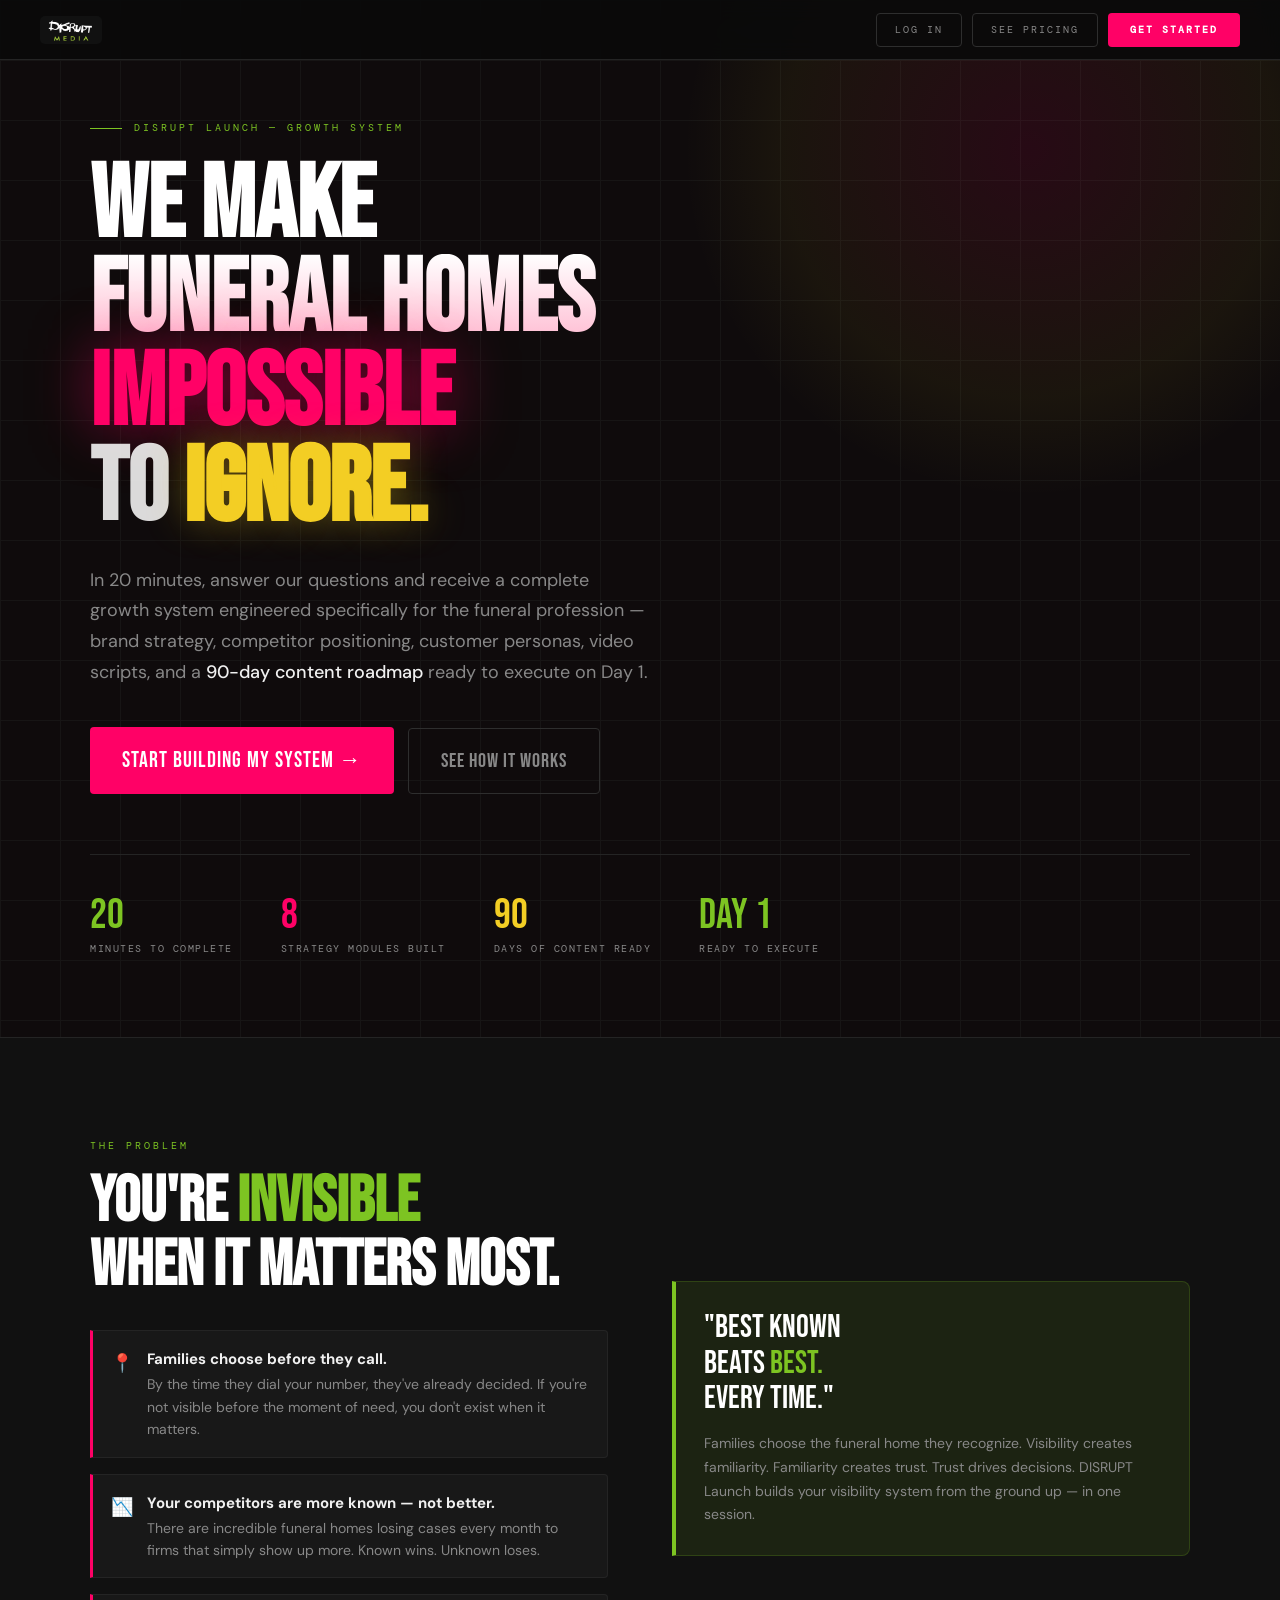
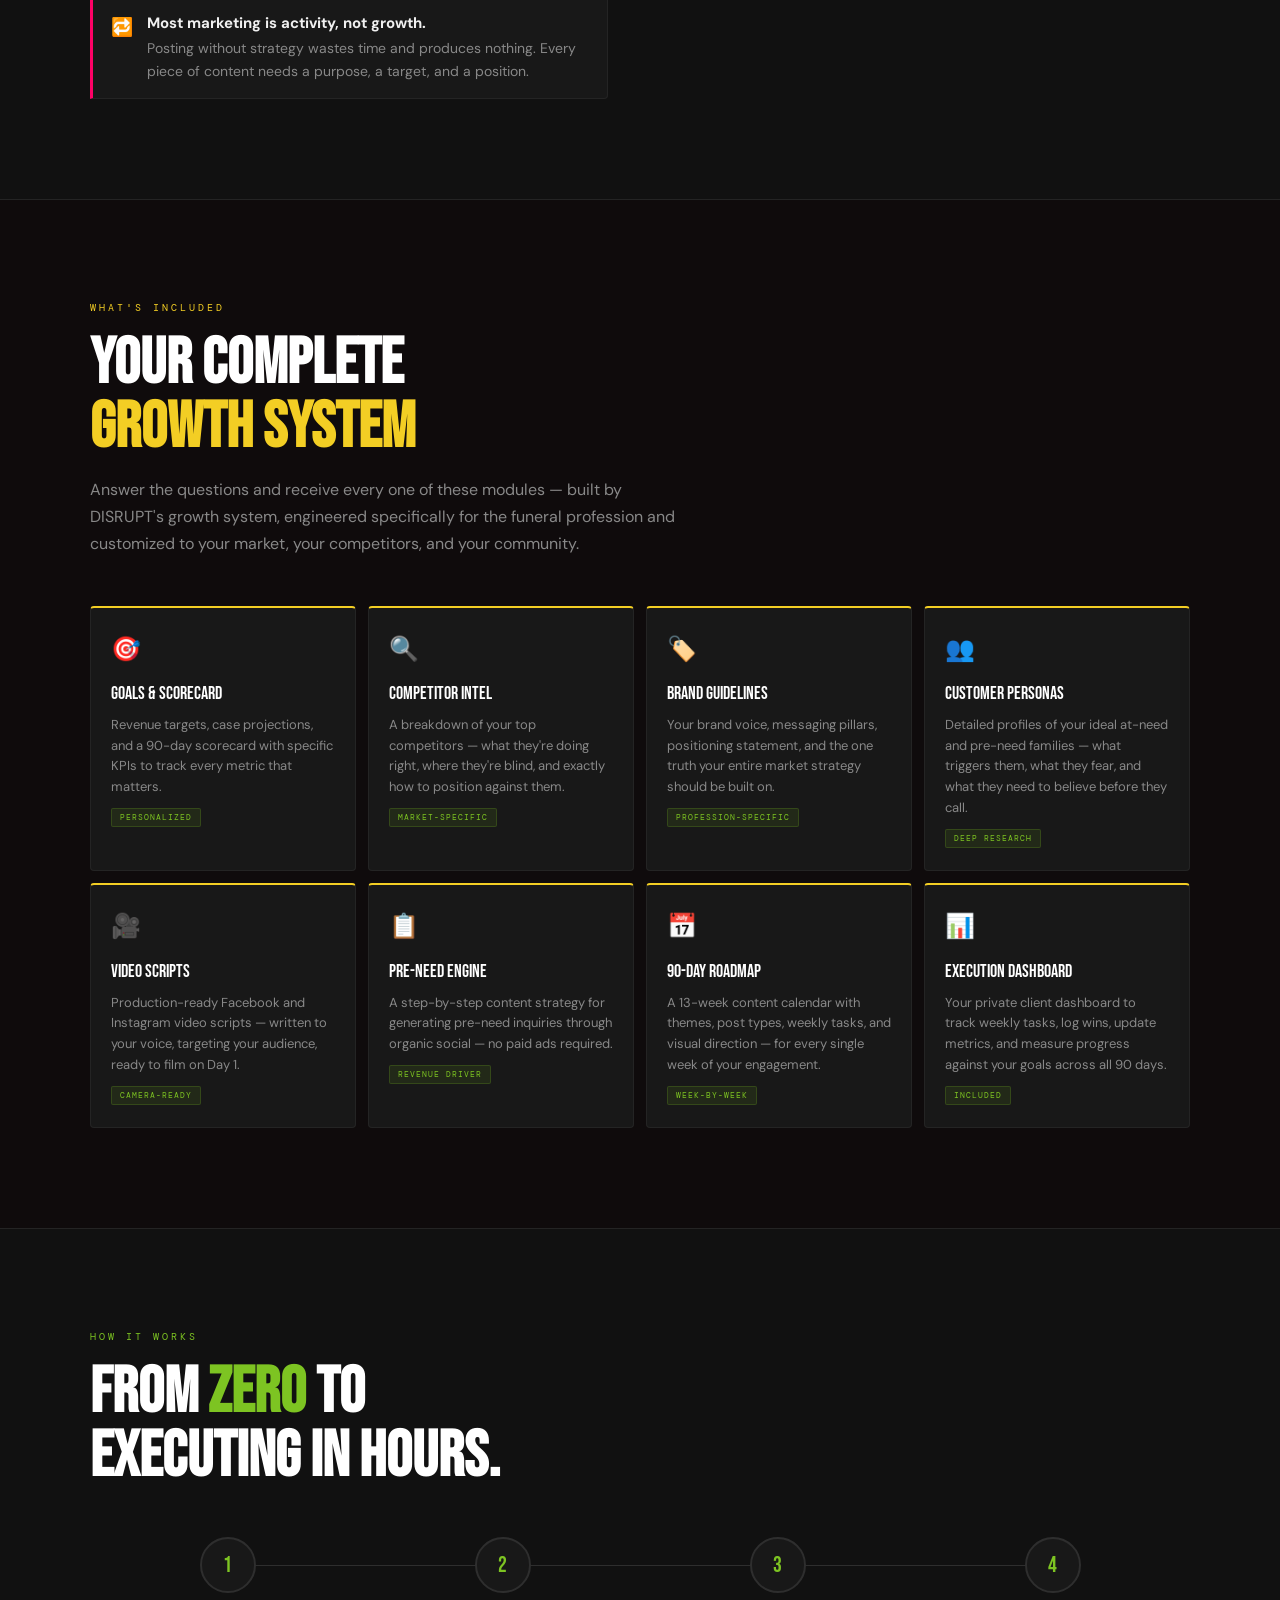
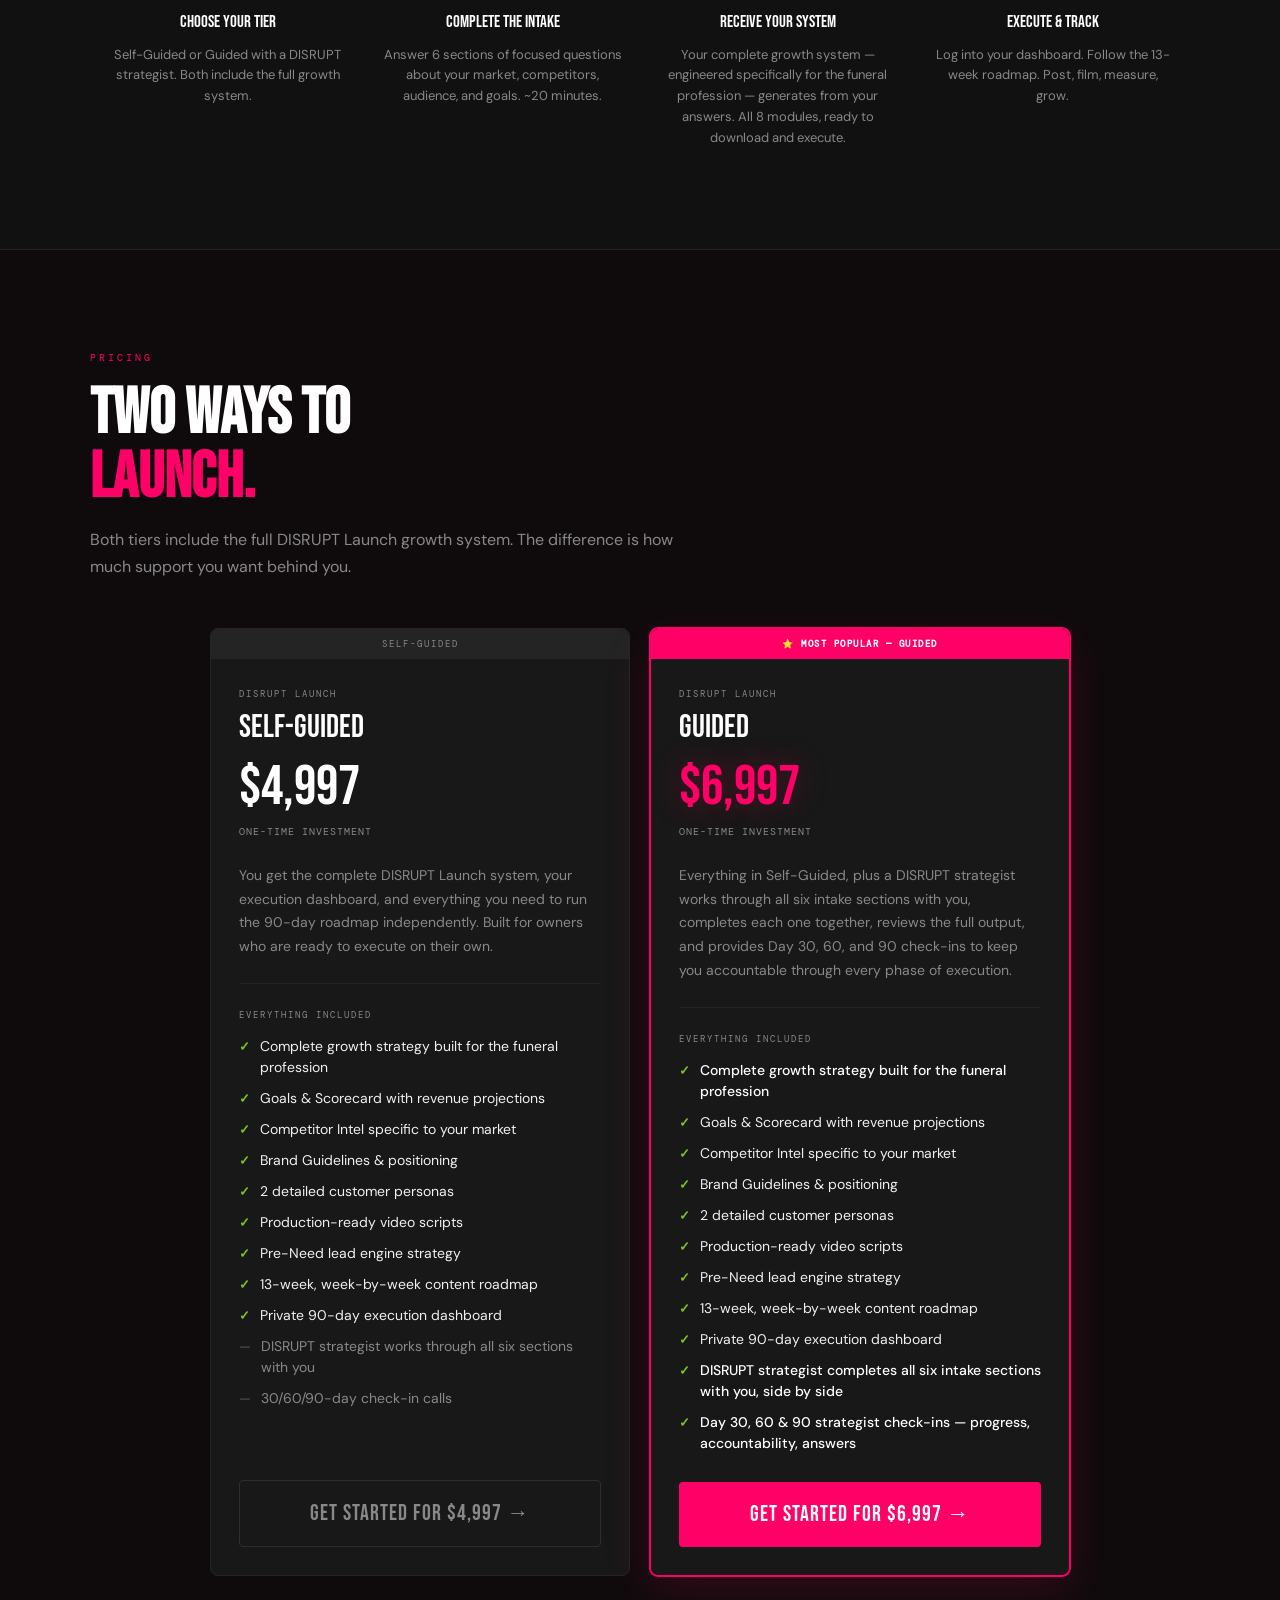
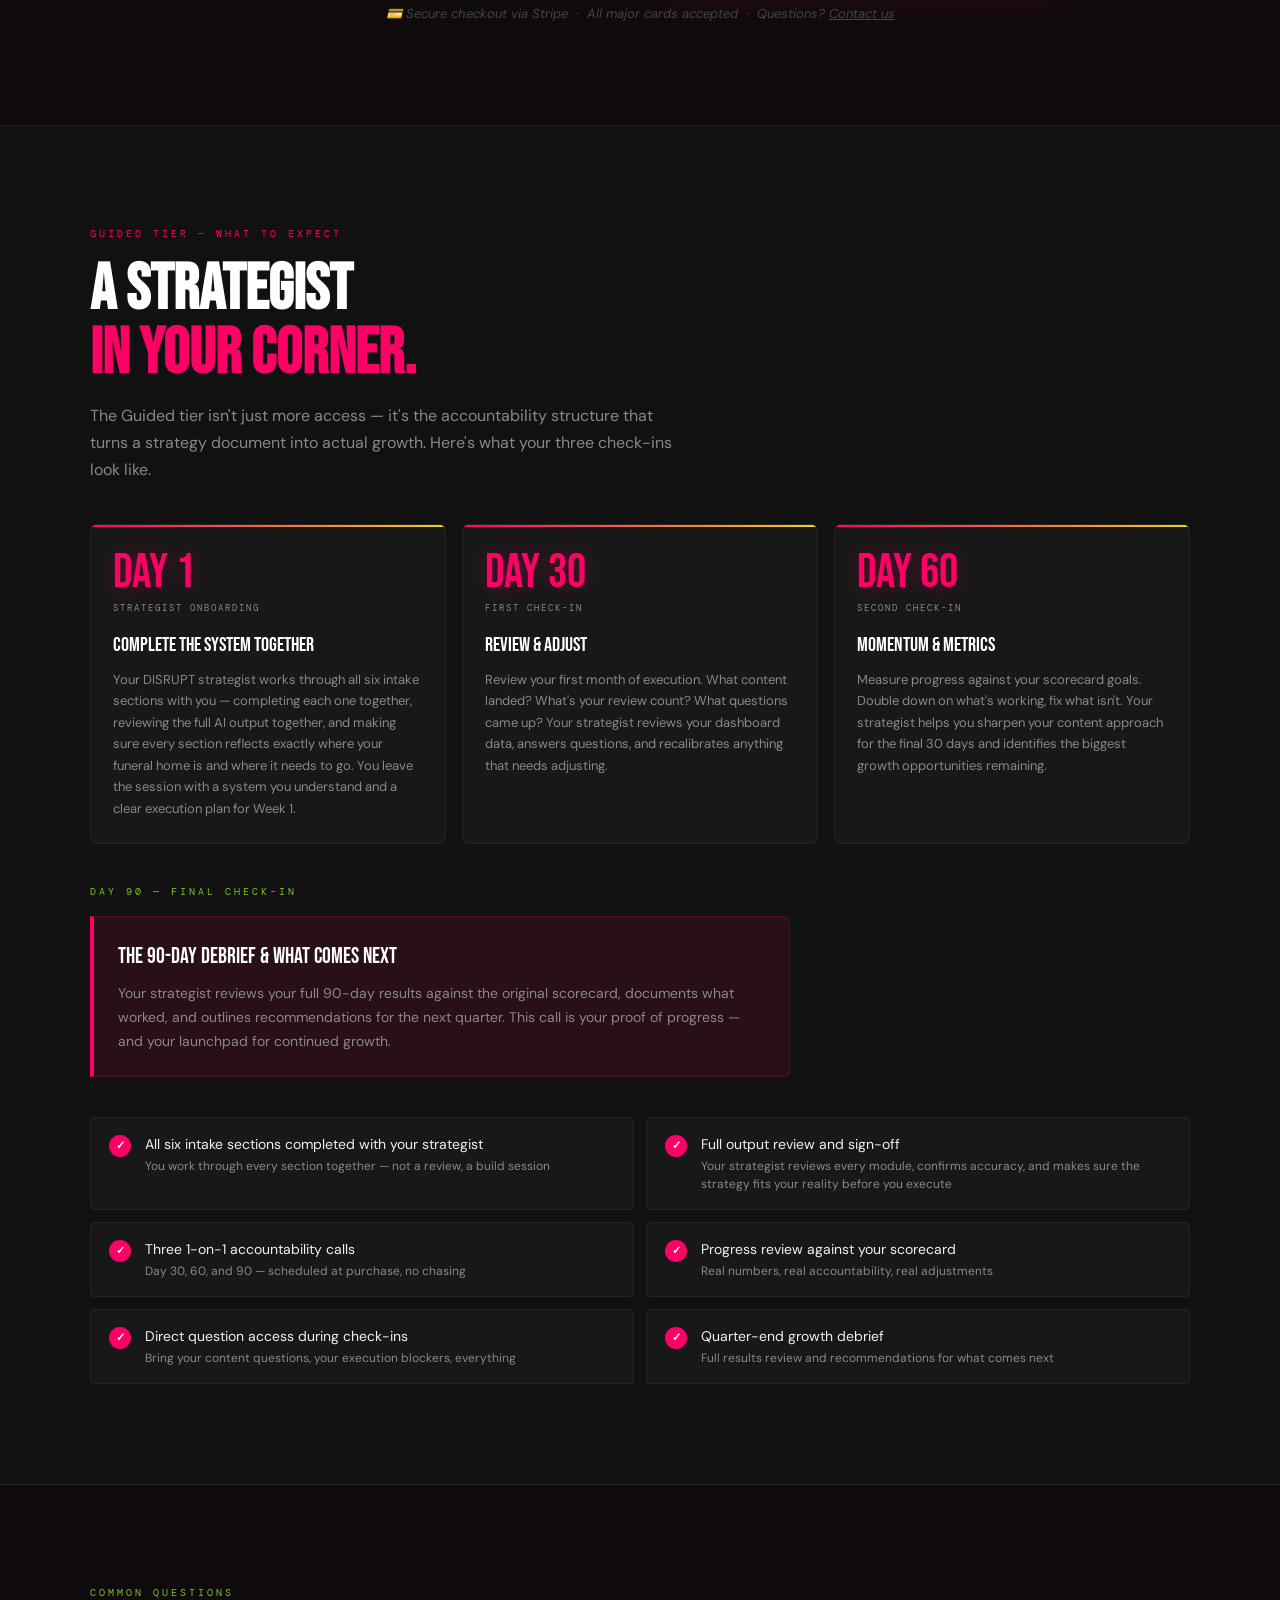
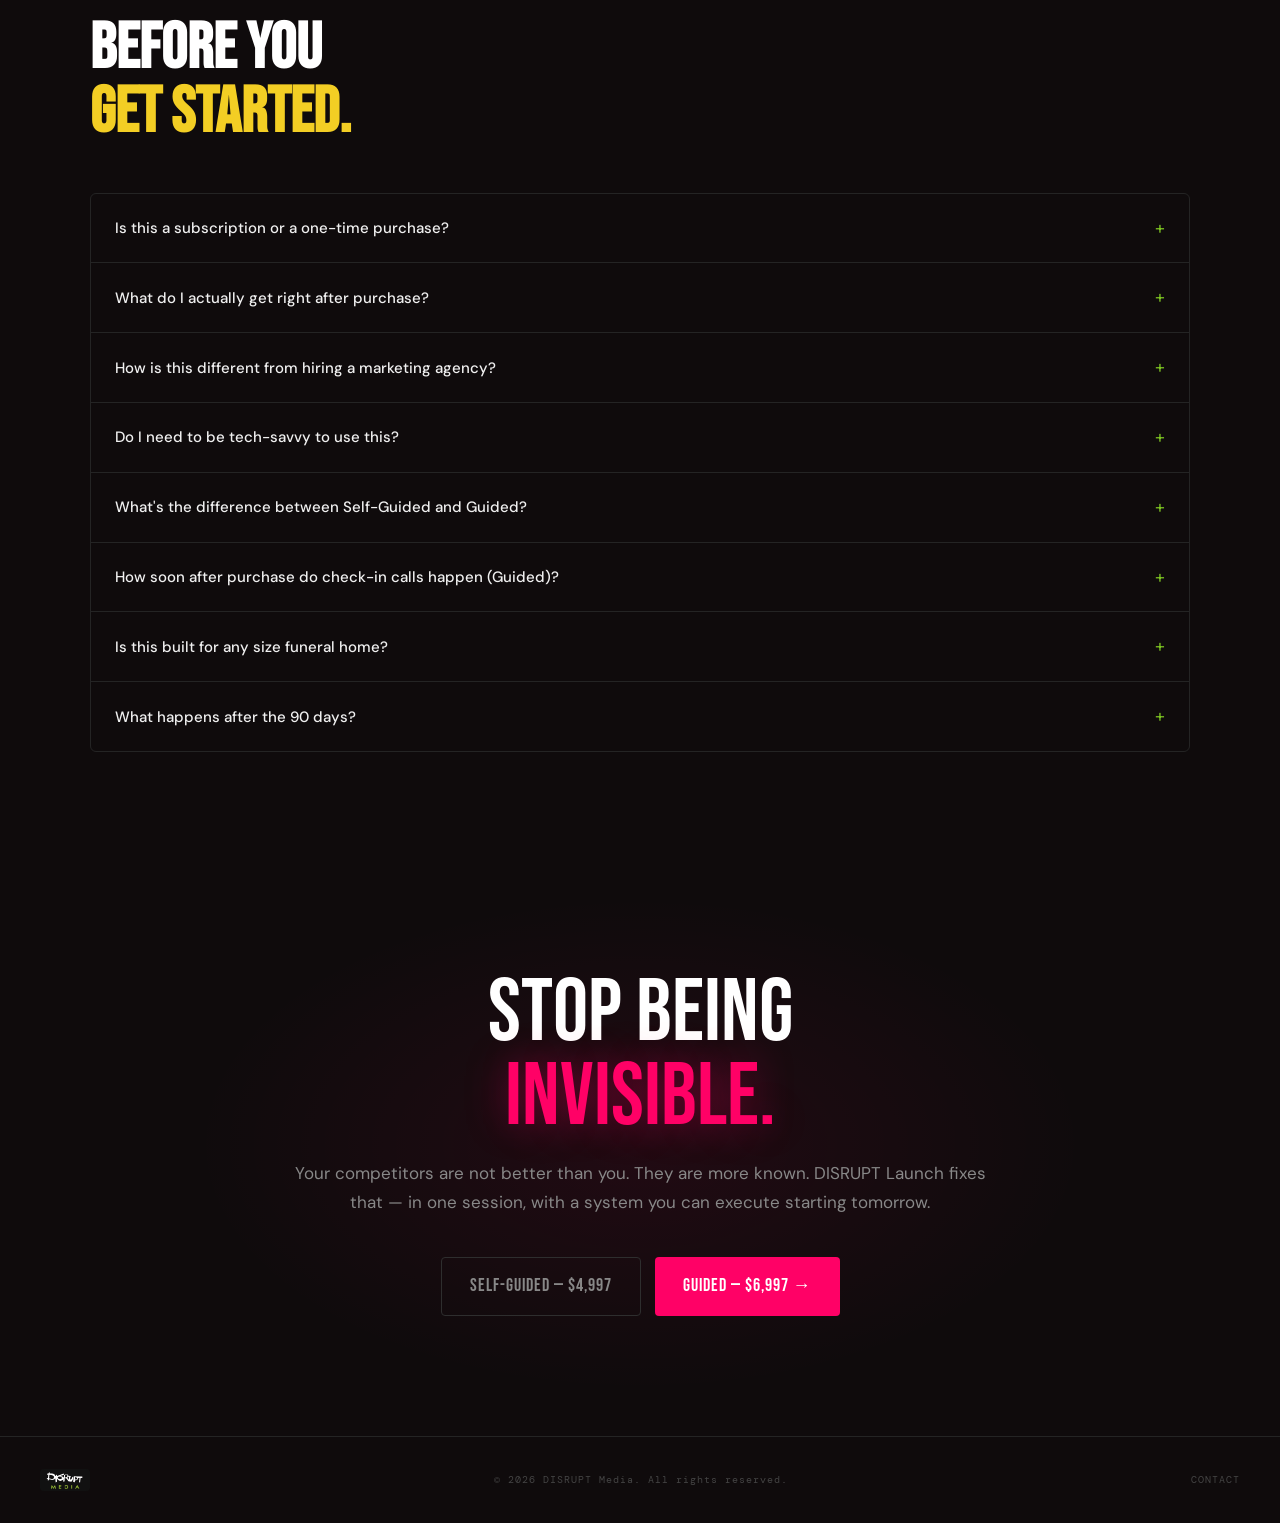
==== commit 07947b02: "Fix launch-blocking bugs from full project review launch.html: - formatWeek1 parsed the retired "DAY" ====
--- a/app/index.html
+++ b/app/index.html
@@ -4,6 +4,13 @@
 <meta charset="UTF-8">
 <meta name="viewport" content="width=device-width, initial-scale=1.0">
 <title>DISRUPT Launch — Growth System for the Funeral Profession</title>
+<meta name="description" content="Answer a 20-minute intake and receive a complete growth system engineered for the funeral profession — brand strategy, competitor positioning, customer personas, video scripts, and a 90-day content roadmap.">
+<link rel="icon" href="data:image/svg+xml,%3Csvg xmlns='http://www.w3.org/2000/svg' viewBox='0 0 64 64'%3E%3Crect width='64' height='64' rx='8' fill='%230F0B0C'/%3E%3Ctext x='32' y='46' font-family='Arial Black,Arial' font-size='40' font-weight='900' fill='%237DC422' text-anchor='middle'%3ED%3C/text%3E%3C/svg%3E">
+<meta property="og:type" content="website">
+<meta property="og:title" content="DISRUPT Launch — Growth System for the Funeral Profession">
+<meta property="og:description" content="Your complete growth strategy — brand, personas, video scripts, and a 90-day content roadmap — built for the funeral profession, ready to execute on Day 1.">
+<meta property="og:url" content="https://launch.disruptmedia.co/">
+<meta name="twitter:card" content="summary">
 <link rel="preconnect" href="https://fonts.googleapis.com">
 <link rel="preconnect" href="https://fonts.gstatic.com" crossorigin>
 <link href="https://fonts.googleapis.com/css2?family=Bebas+Neue&family=DM+Sans:opsz,wght@9..40,300;9..40,400;9..40,500;9..40,600;9..40,700&family=DM+Mono:wght@400;500&display=swap" rel="stylesheet">
@@ -238,8 +245,8 @@
 .login-modal-btn:hover:not(:disabled) { background:var(--pink-dk); transform:translateY(-1px); }
 .login-modal-btn:disabled { opacity:.5; cursor:not-allowed; }
 .login-modal-err { min-height:18px; margin-top:12px; text-align:center; font-size:13px; color:#E74C3C; }
-.login-modal-close { position:absolute; top:16px; right:16px; background:transparent; border:none; color:var(--muted); font-size:22px; cursor:pointer; line-height:1; padding:6px; }
-.login-modal-close:hover { color:#fff; }
+.login-modal-close { position:absolute; top:8px; right:8px; background:transparent; border:none; color:var(--muted); font-size:22px; cursor:pointer; line-height:1; min-width:44px; min-height:44px; display:flex; align-items:center; justify-content:center; border-radius:6px; }
+.login-modal-close:hover { color:#fff; background:rgba(255,255,255,0.05); }
 .login-modal-footer { margin-top:16px; text-align:center; font-size:12px; color:var(--faint); }
 .login-modal-footer a { color:var(--muted); transition:color .15s; }
 .login-modal-footer a:hover { color:var(--pink); }
@@ -273,7 +280,7 @@
       <span class="hero-hl-pink">Impossible</span>
       <span class="hero-hl-bottom"><span class="hero-hl-white2">to </span><span class="hero-hl-yellow">Ignore.</span></span>
     </h1>
-    <p class="hero-sub">In 20 minutes, answer our questions and receive a complete growth system built by AI specifically designed for the funeral profession — brand strategy, competitor positioning, customer personas, video scripts, and a <strong>90-day content roadmap</strong> ready to execute on Day 1.</p>
+    <p class="hero-sub">In 20 minutes, answer our questions and receive a complete growth system engineered specifically for the funeral profession — brand strategy, competitor positioning, customer personas, video scripts, and a <strong>90-day content roadmap</strong> ready to execute on Day 1.</p>
     <div class="hero-actions">
       <a href="#pricing" class="hero-btn hero-btn-primary">Start Building My System →</a>
       <a href="?tour=true" class="hero-btn hero-btn-ghost">See How It Works</a>
@@ -324,7 +331,7 @@
   <div class="section-inner">
     <div class="section-eyebrow" style="color:var(--yellow);">What's Included</div>
     <h2 class="section-title">Your Complete<br><span style="color:var(--yellow);">Growth System</span></h2>
-    <p class="section-sub">Answer the questions and receive every one of these modules — built by an AI growth system specifically designed for the funeral profession, customized to your market, your competitors, and your community.</p>
+    <p class="section-sub">Answer the questions and receive every one of these modules — built by DISRUPT's growth system, engineered specifically for the funeral profession and customized to your market, your competitors, and your community.</p>
     <div class="deliverables-grid">
       <div class="deliverable-card">
         <div class="deliverable-icon">🎯</div>
@@ -397,7 +404,7 @@
       <div class="step">
         <div class="step-dot">3</div>
         <div class="step-title">Receive Your System</div>
-        <div class="step-body">Your complete growth system — built by AI specifically designed for the funeral profession — generates from your answers. All 8 modules, ready to download and execute.</div>
+        <div class="step-body">Your complete growth system — engineered specifically for the funeral profession — generates from your answers. All 8 modules, ready to download and execute.</div>
       </div>
       <div class="step">
         <div class="step-dot">4</div>
@@ -537,7 +544,7 @@
           <span class="faq-q-text">What do I actually get right after purchase?</span>
           <span class="faq-toggle">+</span>
         </div>
-        <div class="faq-a"><div class="faq-a-inner">Immediately after purchase, you're directed to the DISRUPT Launch intake form. Complete the 6-section questionnaire (~20 minutes) and your complete growth system — built by AI specifically designed for the funeral profession — generates on the spot. All 8 strategy modules, a downloadable PDF, and your private execution dashboard.</div></div>
+        <div class="faq-a"><div class="faq-a-inner">Immediately after purchase, you're directed to the DISRUPT Launch intake form. Complete the 6-section questionnaire (~20 minutes) and your complete growth system — engineered specifically for the funeral profession — generates on the spot. All 8 strategy modules, a downloadable PDF, and your private execution dashboard.</div></div>
       </div>
       <div class="faq-item">
         <div class="faq-q" onclick="toggleFaq(this)">
@@ -667,7 +674,35 @@
       </form>
       <div class="login-modal-footer">
         <a href="#" onclick="showForgotState(); return false;">Forgot your password?</a>
-      </div>
+        <span style="margin:0 10px;color:var(--muted);">·</span>
+        <a href="#" onclick="showResendSetupState(); return false;">Paid but didn't get your setup email?</a>
+      </div>
+    </div>
+
+    <!-- STATE: RESEND SETUP (Stripe buyer who lost their welcome email) -->
+    <div id="auth-state-resend-setup" style="display:none;">
+      <div class="login-modal-eyebrow">Setup Link</div>
+      <div class="login-modal-title">Resend <span>setup email.</span></div>
+      <div class="login-modal-sub">Enter the email you paid with. If we find a purchase without a completed setup, we'll send you a fresh 30-day link to finish creating your account.</div>
+      <form id="resend-setup-form-modal" autocomplete="on" onsubmit="handleResendSetup(event); return false;">
+        <div class="login-modal-field">
+          <label class="login-modal-label" for="resend-setup-email-modal">Email</label>
+          <input class="login-modal-input" type="email" id="resend-setup-email-modal" name="email" placeholder="you@funeralhome.com" autocomplete="email" required>
+        </div>
+        <button type="submit" class="login-modal-btn" id="resend-setup-submit-btn">Send Setup Link →</button>
+        <div class="login-modal-err" id="resend-setup-err" role="alert" aria-live="polite"></div>
+      </form>
+      <div class="login-modal-footer">
+        <a href="#" onclick="showLoginState(); return false;">← Back to log in</a>
+      </div>
+    </div>
+
+    <!-- STATE: RESEND SETUP SENT -->
+    <div id="auth-state-resend-setup-sent" style="display:none;">
+      <div class="login-modal-eyebrow" style="color:var(--green);">Check Your Inbox</div>
+      <div class="login-modal-title">Setup link <span style="color:var(--green);">sent.</span></div>
+      <div class="login-modal-sub">If that email matches a purchase, a fresh setup link is on its way. Didn't see it in 2 minutes? Check spam or email <a href="mailto:support@disruptmedia.co">support@disruptmedia.co</a>.</div>
+      <button type="button" class="login-modal-btn" onclick="showLoginState();" style="background:transparent;color:var(--muted);border:1px solid var(--border2);">Back to log in</button>
     </div>
 
     <!-- STATE: FORGOT PASSWORD (request) -->
@@ -752,7 +787,7 @@
   ? 'http://localhost:8787'
   : 'https://disrupt-proxy.disruptmedia.workers.dev';
 
-const _AUTH_STATES = ['login', 'forgot', 'forgot-sent', 'reset'];
+const _AUTH_STATES = ['login', 'forgot', 'forgot-sent', 'reset', 'resend-setup', 'resend-setup-sent'];
 function showAuthState(which) {
   _AUTH_STATES.forEach(s => {
     const el = document.getElementById('auth-state-' + s);
@@ -762,6 +797,7 @@
 function showLoginState()  { showAuthState('login');  setTimeout(() => document.getElementById('login-email')?.focus(), 60); }
 function showForgotState() { showAuthState('forgot'); setTimeout(() => document.getElementById('forgot-email')?.focus(), 60); }
 function showResetState()  { showAuthState('reset');  setTimeout(() => document.getElementById('reset-password')?.focus(), 60); }
+function showResendSetupState() { showAuthState('resend-setup'); setTimeout(() => document.getElementById('resend-setup-email-modal')?.focus(), 60); }
 
 function openLoginModal(initialState) {
   document.getElementById('login-modal-overlay').classList.add('show');
@@ -775,7 +811,36 @@
 function closeLoginModal() {
   document.getElementById('login-modal-overlay').classList.remove('show');
   document.body.style.overflow = '';
-  ['login-err','forgot-err','reset-err'].forEach(id => { const e = document.getElementById(id); if (e) e.textContent = ''; });
+  ['login-err','forgot-err','reset-err','resend-setup-err'].forEach(id => { const e = document.getElementById(id); if (e) e.textContent = ''; });
+}
+
+async function handleResendSetup(e) {
+  e.preventDefault();
+  const email = document.getElementById('resend-setup-email-modal').value.trim().toLowerCase();
+  const errEl = document.getElementById('resend-setup-err');
+  const btn = document.getElementById('resend-setup-submit-btn');
+  errEl.textContent = '';
+  if (!email) { errEl.textContent = 'Enter your email.'; return; }
+  btn.disabled = true;
+  const originalLabel = btn.textContent;
+  btn.textContent = 'Sending…';
+  try {
+    const res = await fetch(_workerBase + '/auth/resend-setup', {
+      method: 'POST',
+      headers: { 'Content-Type': 'application/json' },
+      body: JSON.stringify({ email })
+    });
+    if (!res.ok) {
+      const data = await res.json().catch(() => ({}));
+      errEl.textContent = data.error || 'Something went wrong. Try again.';
+      btn.disabled = false; btn.textContent = originalLabel;
+      return;
+    }
+    showAuthState('resend-setup-sent');
+  } catch (err) {
+    errEl.textContent = 'Network issue. Check your connection and try again.';
+    btn.disabled = false; btn.textContent = originalLabel;
+  }
 }
 
 async function handleLogin(e) {
@@ -885,6 +950,8 @@
 function routeAfterAuth(data) {
   if (data.state === 'dashboard' || data.role === 'admin') location.href = 'dashboard.html';
   else                                                     location.href = 'launch.html';
+  // Note: 'strategy-under-review' falls through to launch.html, which renders
+  // the screen-strategy-review waiting screen via its resumeIfLoggedIn IIFE.
 }
 
 // ESC key closes the modal
@@ -900,6 +967,26 @@
   window.__resetToken = token;
   // Delay so the page is visually painted first
   setTimeout(() => openLoginModal('reset'), 120);
+})();
+
+// `?login=1` (optionally with `?email=...` or `?forgot=1`) auto-opens the
+// login modal. Used by launch.html bouncing already-setup buyers, and by
+// the strategy-ready release email's "Forgot your password?" link.
+(function autoOpenLogin(){
+  const params = new URLSearchParams(location.search);
+  if (params.get('login') !== '1') return;
+  const email = params.get('email') || '';
+  const wantsForgot = params.get('forgot') === '1';
+  setTimeout(() => {
+    openLoginModal(wantsForgot ? 'forgot' : 'login');
+    if (wantsForgot) {
+      const f = document.getElementById('forgot-email');
+      if (f && email) f.value = email;
+    } else {
+      const f = document.getElementById('login-email');
+      if (f && email) { f.value = email; document.getElementById('login-password')?.focus(); }
+    }
+  }, 120);
 })();
 
 // ── CONTACT MODAL ──
